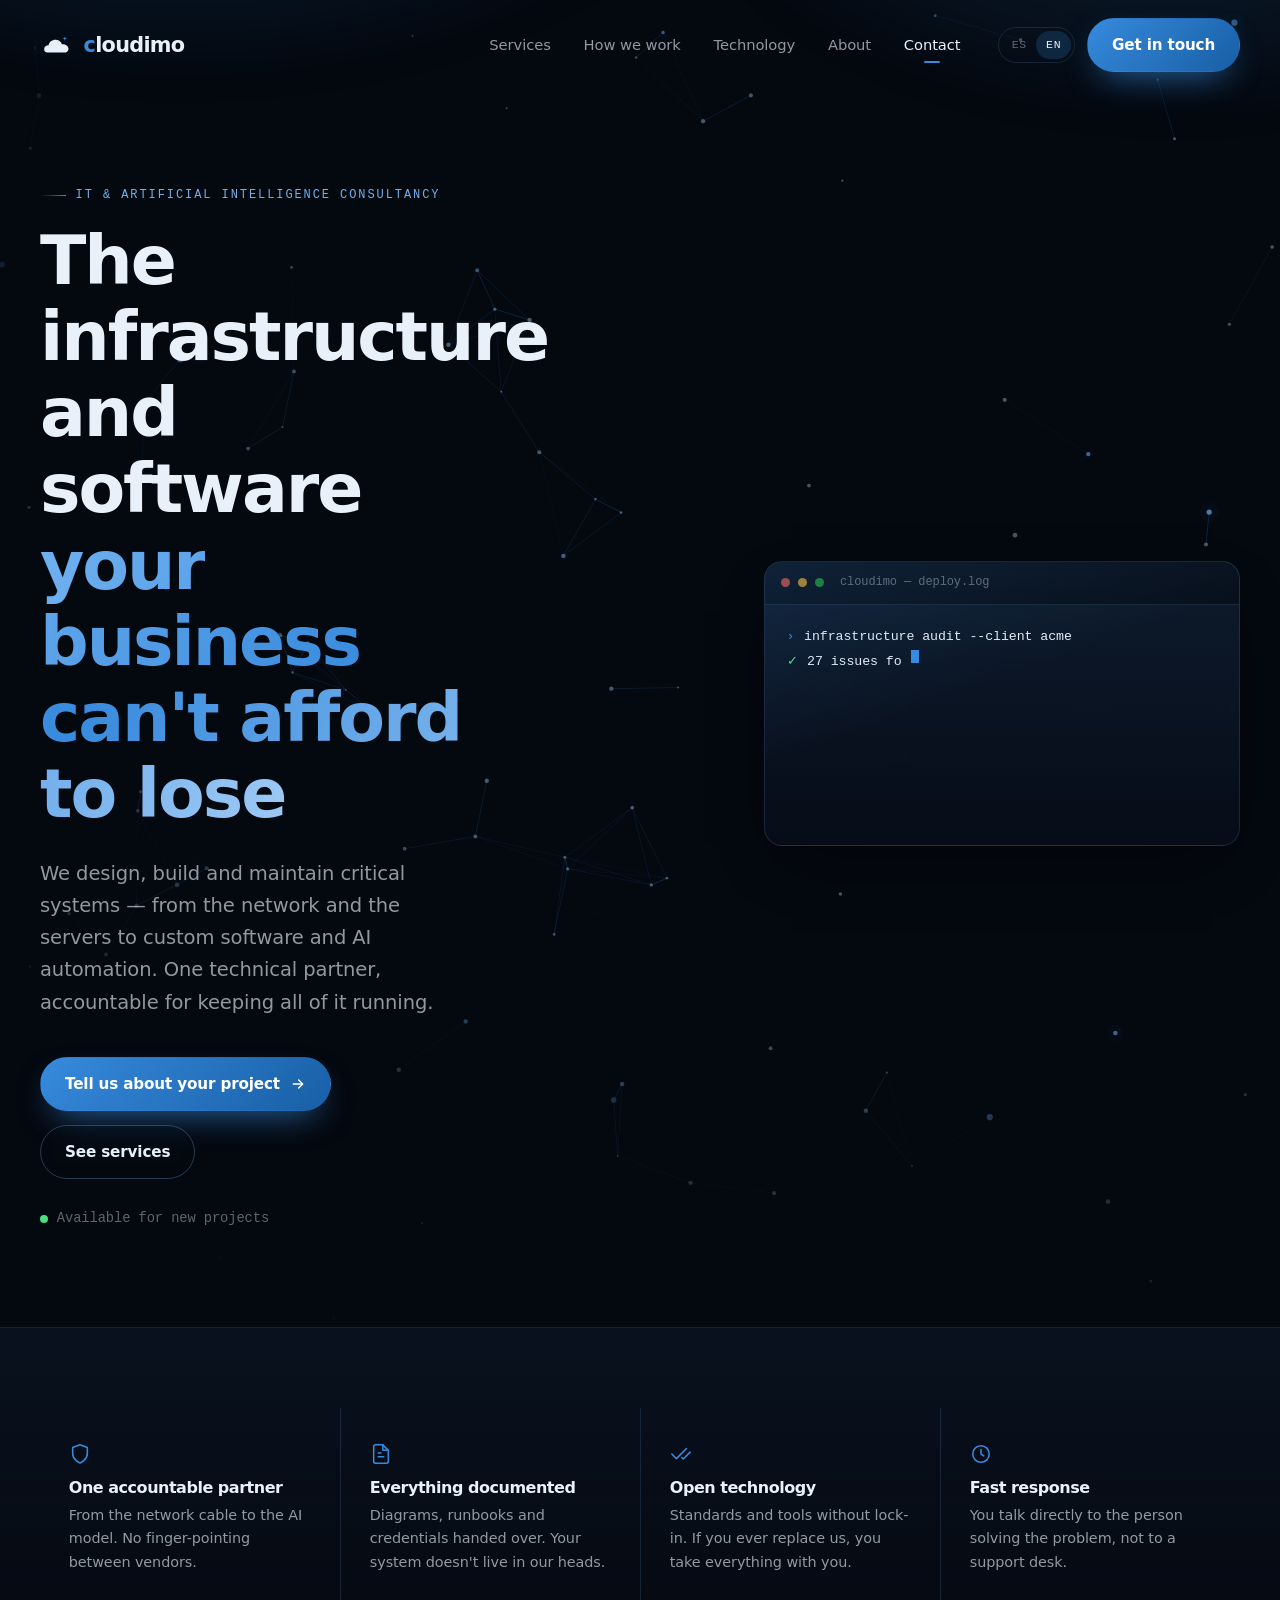
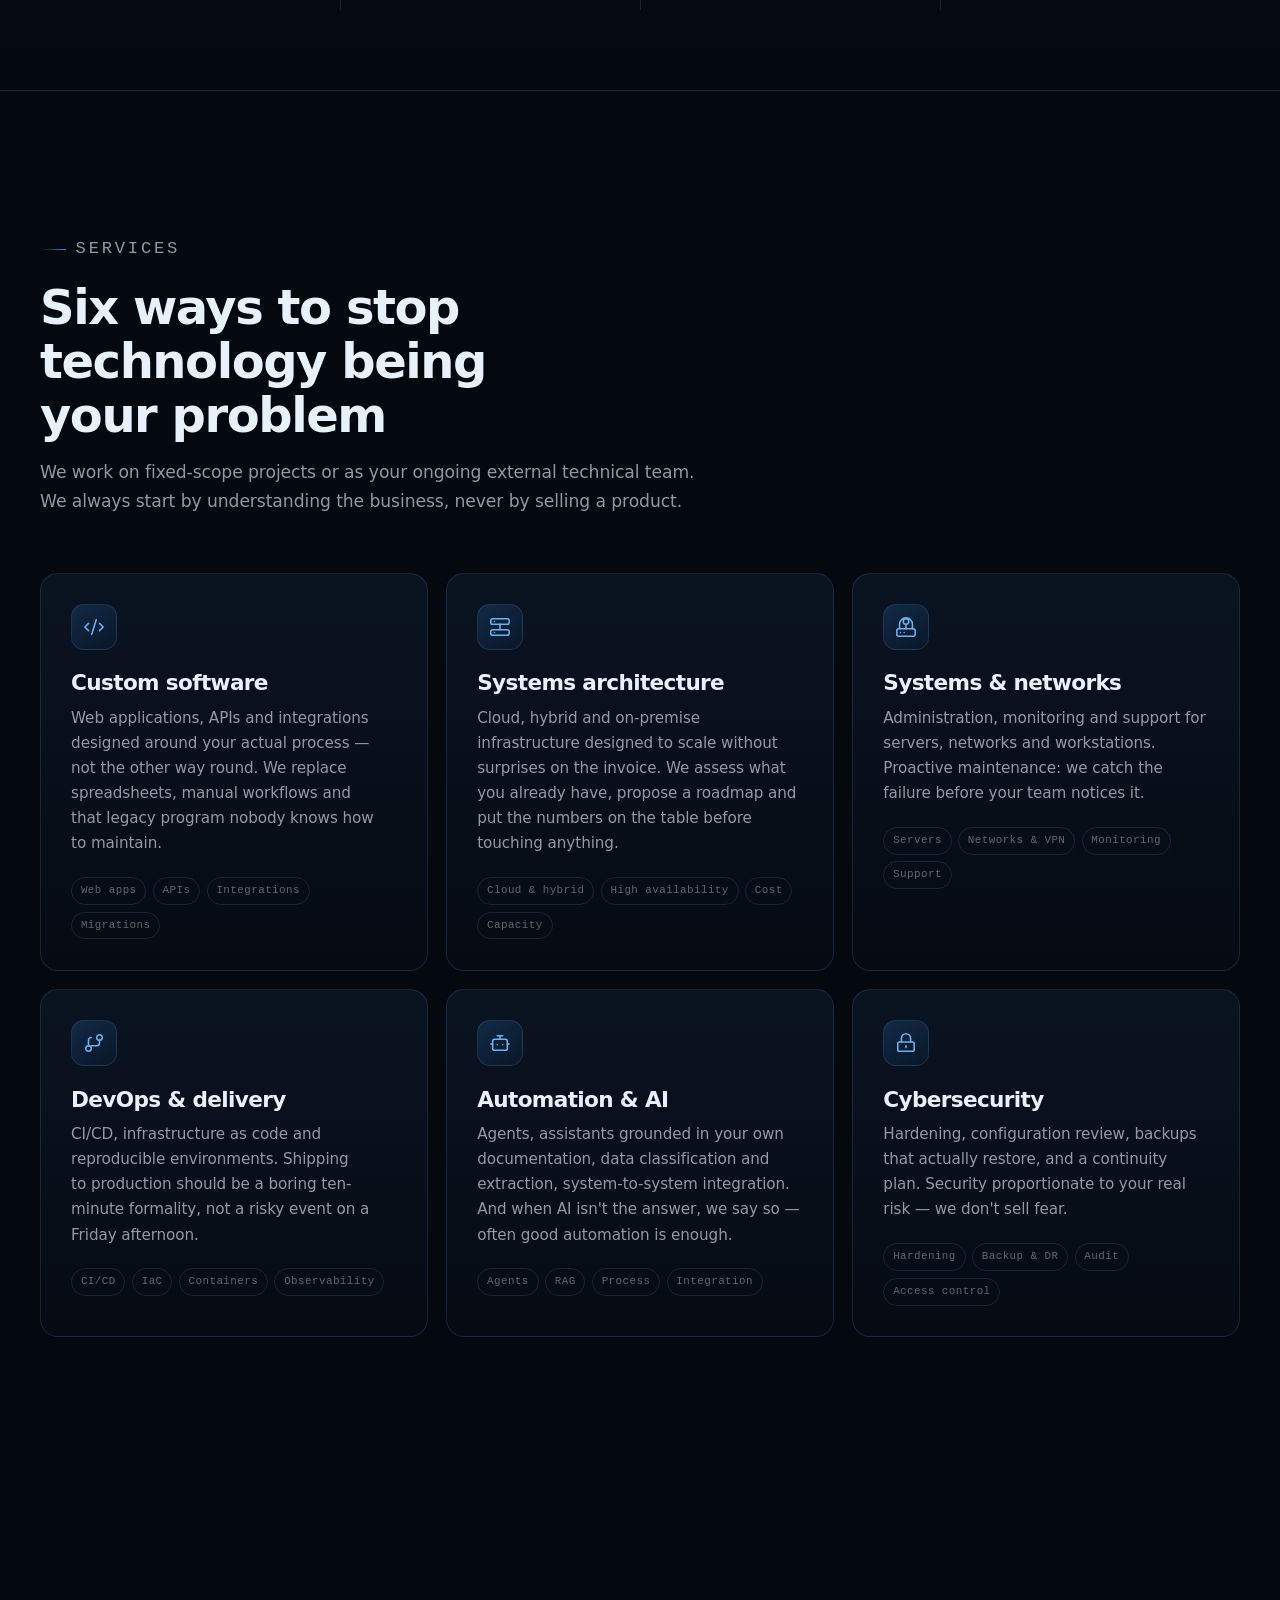
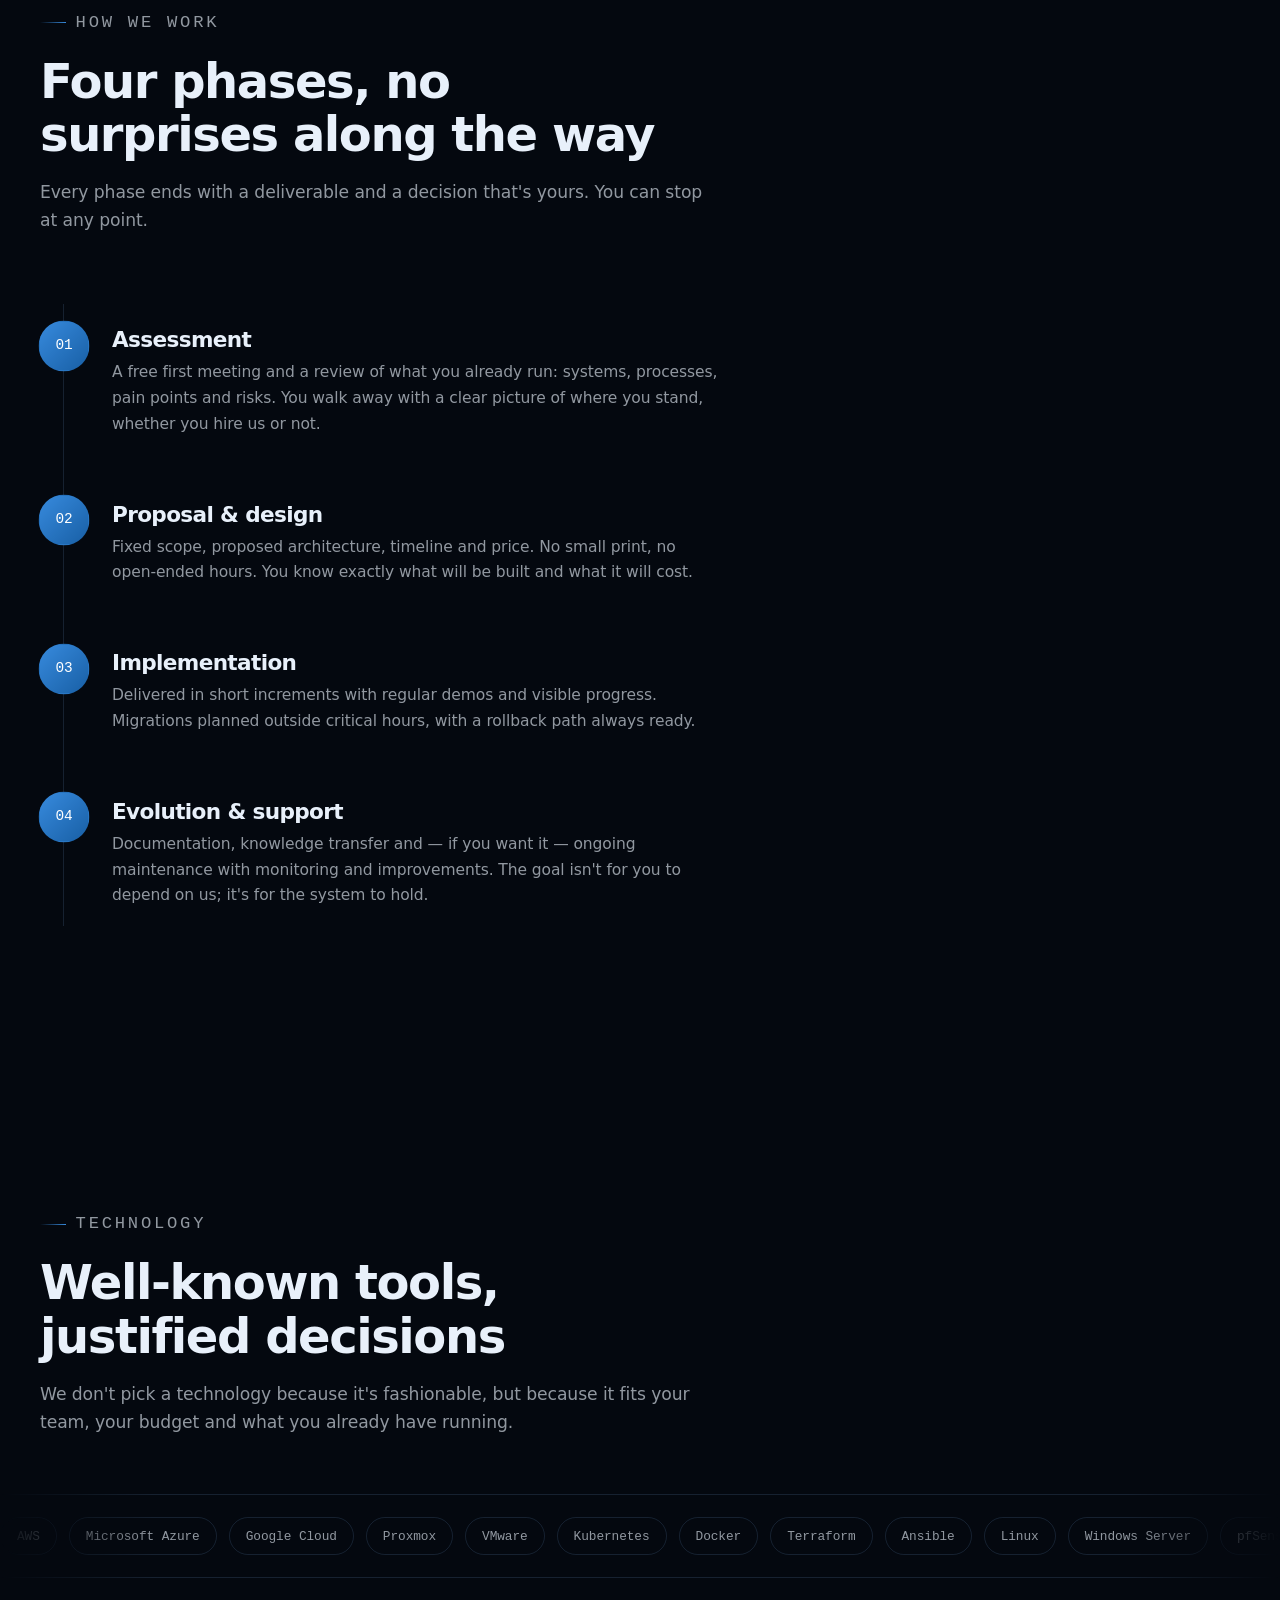
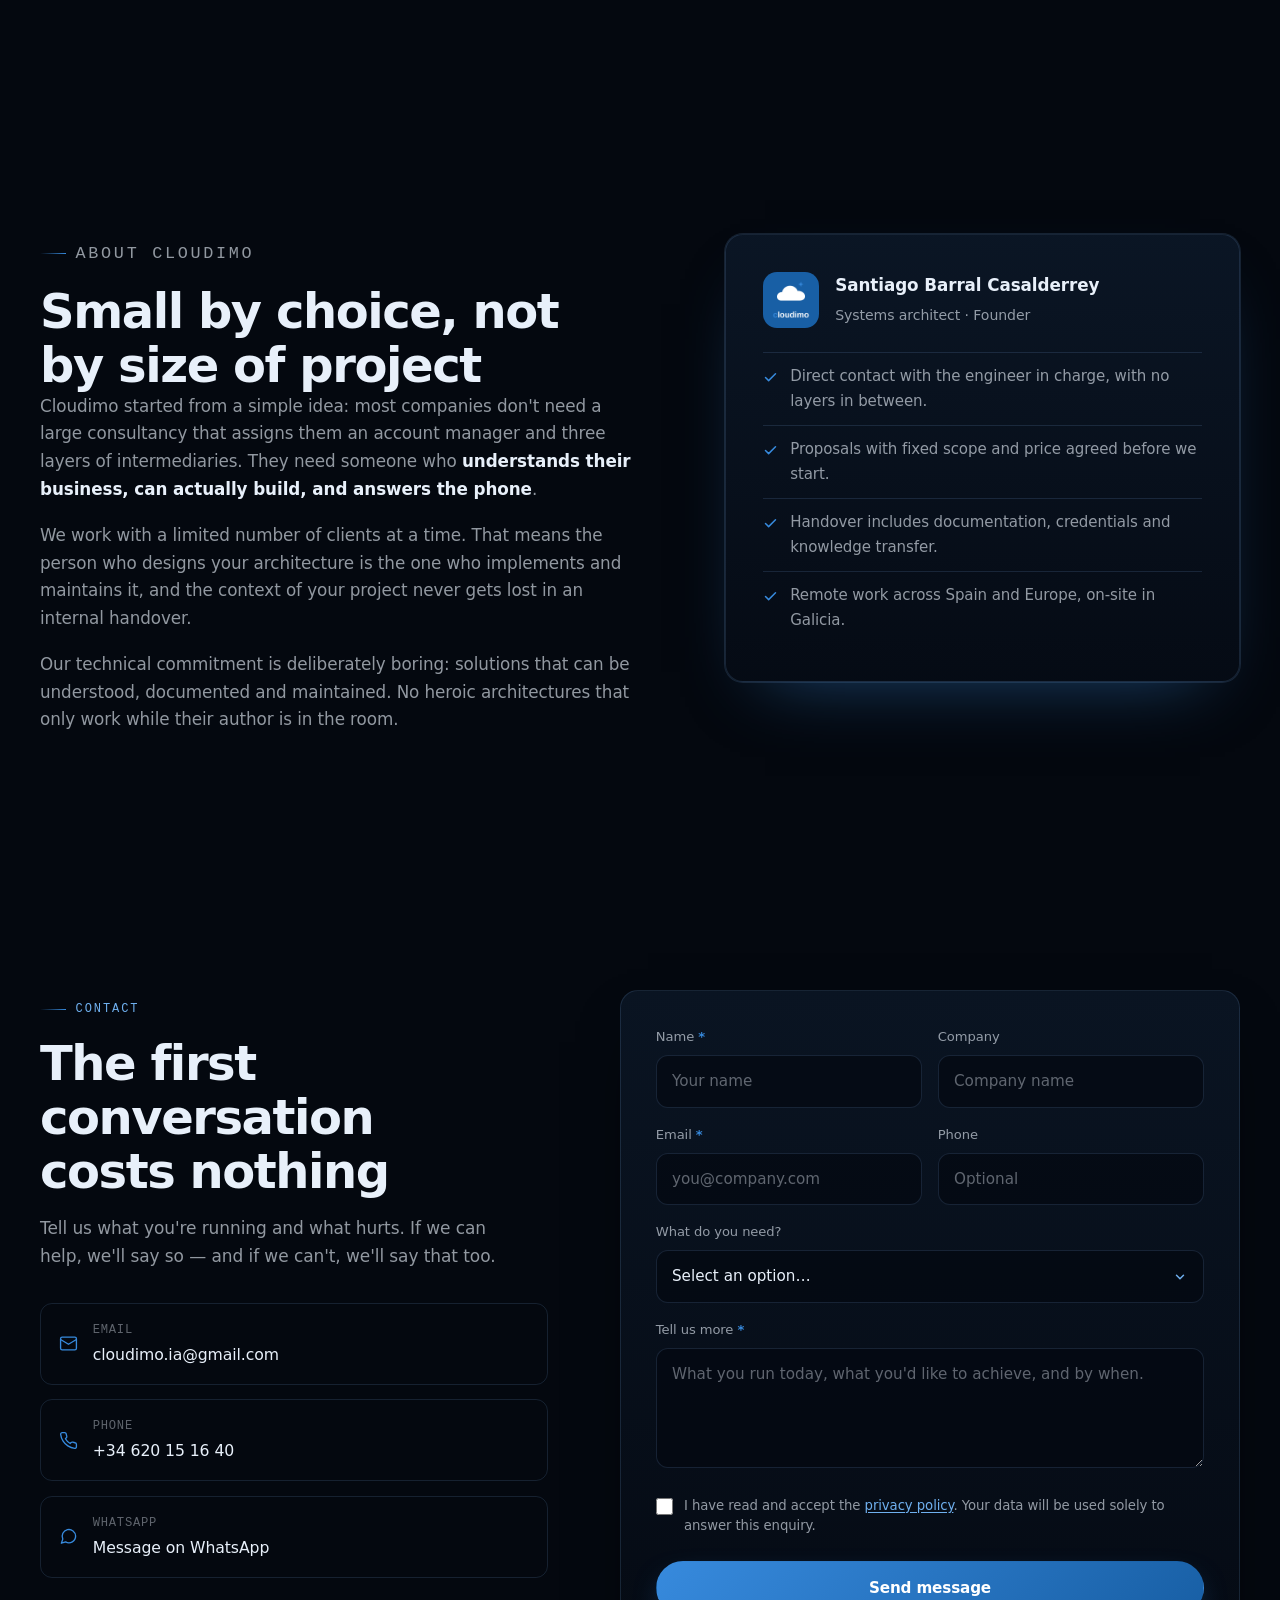
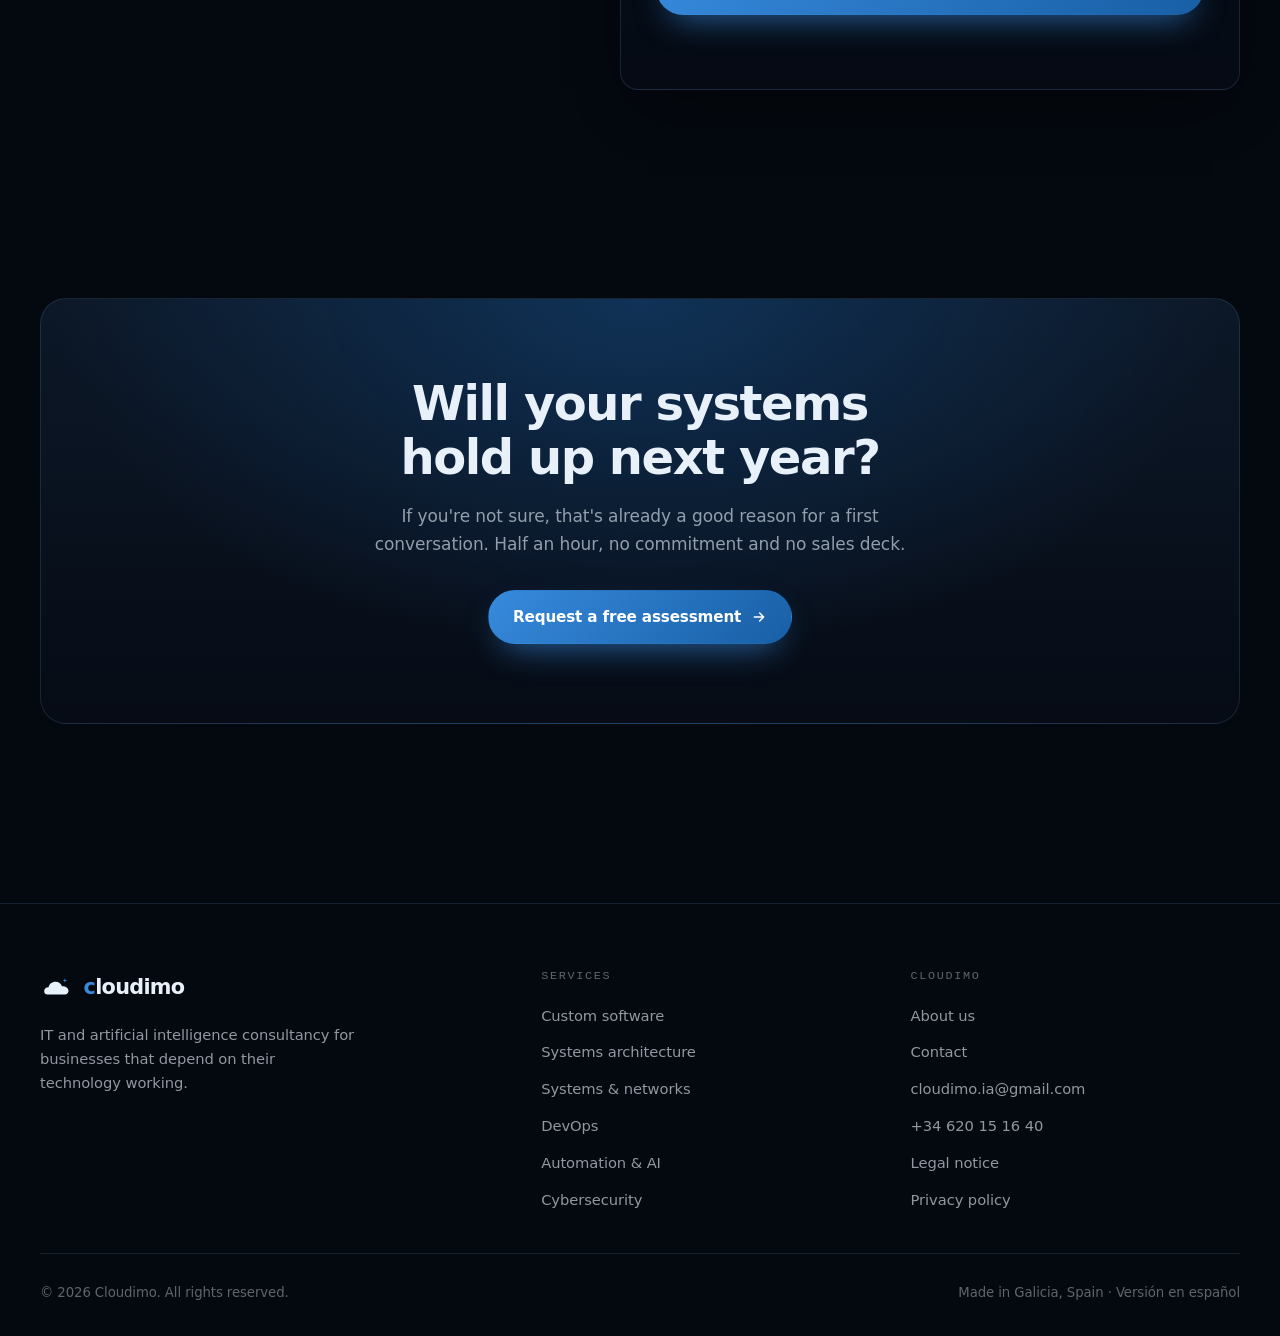
==== en/index.html @ f9970c46 "Sitio web de Cloudimo" ====
<!DOCTYPE html>
<html lang="en">
<head>
<meta charset="utf-8">
<meta name="viewport" content="width=device-width, initial-scale=1">
<title>Cloudimo — IT &amp; Artificial Intelligence Consultancy</title>
<meta name="description" content="IT and AI consultancy: custom software, systems architecture, DevOps, network and systems maintenance, automation and cybersecurity. Turnkey projects for businesses.">
<meta name="author" content="Cloudimo">
<meta name="theme-color" content="#04080F">
<link rel="canonical" href="https://cloudimo.es/en/">
<link rel="alternate" hreflang="es" href="https://cloudimo.es/">
<link rel="alternate" hreflang="en" href="https://cloudimo.es/en/">
<link rel="alternate" hreflang="x-default" href="https://cloudimo.es/">

<meta property="og:type" content="website">
<meta property="og:locale" content="en_GB">
<meta property="og:site_name" content="Cloudimo">
<meta property="og:title" content="Cloudimo — IT &amp; Artificial Intelligence Consultancy">
<meta property="og:description" content="Custom software, systems architecture, DevOps, networks, AI automation and cybersecurity for businesses.">
<meta property="og:url" content="https://cloudimo.es/en/">
<meta property="og:image" content="https://cloudimo.es/assets/brand/png/cloudimo_badge_azul_1024.png">
<meta name="twitter:card" content="summary_large_image">

<link rel="icon" href="/favicon.ico" sizes="any">
<link rel="icon" href="/assets/brand/svg/cloudimo_icono_nube.svg" type="image/svg+xml">
<link rel="apple-touch-icon" href="/apple-touch-icon.png">
<link rel="manifest" href="/site.webmanifest">
<link rel="stylesheet" href="/assets/css/styles.css">
<script src="/assets/js/main.js" defer></script>

<script type="application/ld+json">
{
  "@context": "https://schema.org",
  "@type": "ProfessionalService",
  "name": "Cloudimo",
  "description": "IT and artificial intelligence consultancy: custom software, systems architecture, DevOps, systems and network maintenance, automation and cybersecurity.",
  "url": "https://cloudimo.es/en/",
  "logo": "https://cloudimo.es/assets/brand/png/cloudimo_badge_azul_1024.png",
  "image": "https://cloudimo.es/assets/brand/png/cloudimo_badge_azul_1024.png",
  "email": "cloudimo.ia@gmail.com",
  "telephone": "+34620151640",
  "areaServed": "ES",
  "availableLanguage": ["es", "en"],
  "founder": {
    "@type": "Person",
    "name": "Santiago Barral Casalderrey",
    "jobTitle": "Systems Architect"
  }
}
</script>
</head>

<body>
<a class="skip-link" href="#main">Skip to content</a>

<header class="site-header">
  <div class="shell">
    <a class="brand" href="/en/" aria-label="Cloudimo — home">
      <span class="brand__mark" aria-hidden="true">
        <svg viewBox="-15 -25 130 90" xmlns="http://www.w3.org/2000/svg">
          <path d="M14,50 C5,50 0,43 1,35 C2,27 10,21 18,22 C20,10 31,1 44,1 C56,1 66,8 69,18 C82,17 94,25 94,36 C94,45 86,50 76,50 Z" fill="#E6F1FB"/>
          <polygon points="80,-13 82.12,-6.12 89,-4 82.12,-1.88 80,5 77.88,-1.88 71,-4 77.88,-6.12" fill="#378ADD"/>
        </svg>
      </span>
      <span class="brand__word"><span>c</span>loudimo</span>
    </a>

    <nav class="nav" id="nav" aria-label="Main navigation">
      <ul class="nav__list">
        <li><a class="nav__link" href="#services">Services</a></li>
        <li><a class="nav__link" href="#process">How we work</a></li>
        <li><a class="nav__link" href="#technology">Technology</a></li>
        <li><a class="nav__link" href="#about">About</a></li>
        <li><a class="nav__link" href="#contact">Contact</a></li>
      </ul>
    </nav>

    <div class="header-actions">
      <div class="lang-switch" aria-label="Language">
        <a href="/" hreflang="es">ES</a>
        <a href="/en/" aria-current="true" hreflang="en">EN</a>
      </div>
      <a class="btn btn--primary" href="#contact">Get in touch</a>
      <button class="nav-toggle" type="button" aria-expanded="false" aria-controls="nav" aria-label="Open menu">
        <span></span><span></span><span></span>
      </button>
    </div>
  </div>
</header>

<main id="main">

  <!-- ================= HERO ================= -->
  <section class="hero">
    <canvas class="hero__canvas" aria-hidden="true"></canvas>
    <div class="shell hero__grid">
      <div class="hero__copy reveal">
        <p class="eyebrow">IT &amp; Artificial Intelligence Consultancy</p>
        <h1>The infrastructure and software <span class="grad">your business can't afford to lose</span></h1>
        <p class="hero__lead">
          We design, build and maintain critical systems — from the network and the servers
          to custom software and AI automation. One technical partner, accountable for
          keeping all of it running.
        </p>
        <div class="hero__cta">
          <a class="btn btn--primary" href="#contact">
            Tell us about your project
            <svg class="arw" width="16" height="16" viewBox="0 0 24 24" fill="none" stroke="currentColor" stroke-width="2.2" stroke-linecap="round" stroke-linejoin="round" aria-hidden="true"><path d="M5 12h14M13 6l6 6-6 6"/></svg>
          </a>
          <a class="btn btn--ghost" href="#services">See services</a>
        </div>
        <p class="hero__note"><span class="pulse" aria-hidden="true"></span> Available for new projects</p>
      </div>

      <div class="console reveal" style="--d:140ms" aria-hidden="true">
        <div class="console__bar">
          <span class="console__dot"></span><span class="console__dot"></span><span class="console__dot"></span>
          <span class="console__title">cloudimo — deploy.log</span>
        </div>
        <div class="console__body"></div>
      </div>
      <template id="console-lines">
        <span data-type="cmd">infrastructure audit --client acme</span>
        <span data-type="ok">27 issues found · 9 critical</span>
        <span data-type="cmd">terraform apply --env production</span>
        <span data-type="ok">reproducible infrastructure in 11 min</span>
        <span data-type="cmd">ci/cd pipeline + live monitoring</span>
        <span data-type="ok">deployments with zero downtime</span>
        <span data-type="dim">backups verified · alerts wired · documented</span>
      </template>
    </div>
  </section>

  <!-- ================= VALUE BAR ================= -->
  <section class="valuebar section--tight" aria-label="How we work">
    <div class="shell">
      <div class="valuebar__grid">
        <div class="valuebar__item reveal">
          <div class="valuebar__icon"><svg width="22" height="22" viewBox="0 0 24 24" fill="none" stroke="currentColor" stroke-width="1.7" stroke-linecap="round" stroke-linejoin="round" aria-hidden="true"><path d="M12 22s8-4 8-10V5l-8-3-8 3v7c0 6 8 10 8 10z"/></svg></div>
          <h3>One accountable partner</h3>
          <p>From the network cable to the AI model. No finger-pointing between vendors.</p>
        </div>
        <div class="valuebar__item reveal" style="--d:80ms">
          <div class="valuebar__icon"><svg width="22" height="22" viewBox="0 0 24 24" fill="none" stroke="currentColor" stroke-width="1.7" stroke-linecap="round" stroke-linejoin="round" aria-hidden="true"><path d="M14 2H6a2 2 0 0 0-2 2v16a2 2 0 0 0 2 2h12a2 2 0 0 0 2-2V8z"/><path d="M14 2v6h6M9 15h6M9 11h3"/></svg></div>
          <h3>Everything documented</h3>
          <p>Diagrams, runbooks and credentials handed over. Your system doesn't live in our heads.</p>
        </div>
        <div class="valuebar__item reveal" style="--d:160ms">
          <div class="valuebar__icon"><svg width="22" height="22" viewBox="0 0 24 24" fill="none" stroke="currentColor" stroke-width="1.7" stroke-linecap="round" stroke-linejoin="round" aria-hidden="true"><path d="M18 6 7 17l-5-5"/><path d="m22 10-7.5 7.5L13 16"/></svg></div>
          <h3>Open technology</h3>
          <p>Standards and tools without lock-in. If you ever replace us, you take everything with you.</p>
        </div>
        <div class="valuebar__item reveal" style="--d:240ms">
          <div class="valuebar__icon"><svg width="22" height="22" viewBox="0 0 24 24" fill="none" stroke="currentColor" stroke-width="1.7" stroke-linecap="round" stroke-linejoin="round" aria-hidden="true"><circle cx="12" cy="12" r="9"/><path d="M12 7v5l3 2"/></svg></div>
          <h3>Fast response</h3>
          <p>You talk directly to the person solving the problem, not to a support desk.</p>
        </div>
      </div>
    </div>
  </section>

  <!-- ================= SERVICES ================= -->
  <section class="section" id="services">
    <div class="shell">
      <div class="section-head reveal">
        <p class="eyebrow">Services</p>
        <h2>Six ways to stop technology being your problem</h2>
        <p>
          We work on fixed-scope projects or as your ongoing external technical team.
          We always start by understanding the business, never by selling a product.
        </p>
      </div>

      <div class="cards">
        <article class="card reveal">
          <div class="card__icon"><svg width="22" height="22" viewBox="0 0 24 24" fill="none" stroke="currentColor" stroke-width="1.7" stroke-linecap="round" stroke-linejoin="round" aria-hidden="true"><path d="m18 16 4-4-4-4M6 8l-4 4 4 4M14.5 4l-5 16"/></svg></div>
          <h3>Custom software</h3>
          <p>
            Web applications, APIs and integrations designed around your actual process —
            not the other way round. We replace spreadsheets, manual workflows and that
            legacy program nobody knows how to maintain.
          </p>
          <ul class="card__tags"><li>Web apps</li><li>APIs</li><li>Integrations</li><li>Migrations</li></ul>
        </article>

        <article class="card reveal" style="--d:70ms">
          <div class="card__icon"><svg width="22" height="22" viewBox="0 0 24 24" fill="none" stroke="currentColor" stroke-width="1.7" stroke-linecap="round" stroke-linejoin="round" aria-hidden="true"><rect x="2" y="3" width="20" height="6" rx="2"/><rect x="2" y="15" width="20" height="6" rx="2"/><path d="M6 6h.01M6 18h.01M12 9v6"/></svg></div>
          <h3>Systems architecture</h3>
          <p>
            Cloud, hybrid and on-premise infrastructure designed to scale without surprises
            on the invoice. We assess what you already have, propose a roadmap and put the
            numbers on the table before touching anything.
          </p>
          <ul class="card__tags"><li>Cloud &amp; hybrid</li><li>High availability</li><li>Cost</li><li>Capacity</li></ul>
        </article>

        <article class="card reveal" style="--d:140ms">
          <div class="card__icon"><svg width="22" height="22" viewBox="0 0 24 24" fill="none" stroke="currentColor" stroke-width="1.7" stroke-linecap="round" stroke-linejoin="round" aria-hidden="true"><rect x="2" y="14" width="20" height="8" rx="2"/><path d="M6 18h.01M10 18h.01"/><path d="M12 14V9m0 0a3 3 0 1 0 0-6 3 3 0 0 0 0 6zM5 14V9a7 7 0 0 1 14 0v5"/></svg></div>
          <h3>Systems &amp; networks</h3>
          <p>
            Administration, monitoring and support for servers, networks and workstations.
            Proactive maintenance: we catch the failure before your team notices it.
          </p>
          <ul class="card__tags"><li>Servers</li><li>Networks &amp; VPN</li><li>Monitoring</li><li>Support</li></ul>
        </article>

        <article class="card reveal" style="--d:210ms">
          <div class="card__icon"><svg width="22" height="22" viewBox="0 0 24 24" fill="none" stroke="currentColor" stroke-width="1.7" stroke-linecap="round" stroke-linejoin="round" aria-hidden="true"><circle cx="18" cy="6" r="3"/><circle cx="6" cy="18" r="3"/><path d="M18 9v3a3 3 0 0 1-3 3H9M6 15V9a3 3 0 0 1 3-3"/></svg></div>
          <h3>DevOps &amp; delivery</h3>
          <p>
            CI/CD, infrastructure as code and reproducible environments. Shipping to
            production should be a boring ten-minute formality, not a risky event on a
            Friday afternoon.
          </p>
          <ul class="card__tags"><li>CI/CD</li><li>IaC</li><li>Containers</li><li>Observability</li></ul>
        </article>

        <article class="card reveal" style="--d:280ms">
          <div class="card__icon"><svg width="22" height="22" viewBox="0 0 24 24" fill="none" stroke="currentColor" stroke-width="1.7" stroke-linecap="round" stroke-linejoin="round" aria-hidden="true"><rect x="4" y="8" width="16" height="12" rx="2"/><path d="M12 8V4M9 4h6M9 14h.01M15 14h.01M2 13h2M20 13h2"/></svg></div>
          <h3>Automation &amp; AI</h3>
          <p>
            Agents, assistants grounded in your own documentation, data classification and
            extraction, system-to-system integration. And when AI isn't the answer, we say
            so — often good automation is enough.
          </p>
          <ul class="card__tags"><li>Agents</li><li>RAG</li><li>Process</li><li>Integration</li></ul>
        </article>

        <article class="card reveal" style="--d:350ms">
          <div class="card__icon"><svg width="22" height="22" viewBox="0 0 24 24" fill="none" stroke="currentColor" stroke-width="1.7" stroke-linecap="round" stroke-linejoin="round" aria-hidden="true"><rect x="3" y="11" width="18" height="10" rx="2"/><path d="M7 11V7a5 5 0 0 1 10 0v4M12 15v2"/></svg></div>
          <h3>Cybersecurity</h3>
          <p>
            Hardening, configuration review, backups that actually restore, and a continuity
            plan. Security proportionate to your real risk — we don't sell fear.
          </p>
          <ul class="card__tags"><li>Hardening</li><li>Backup &amp; DR</li><li>Audit</li><li>Access control</li></ul>
        </article>
      </div>
    </div>
  </section>

  <!-- ================= PROCESS ================= -->
  <section class="section" id="process">
    <div class="shell">
      <div class="section-head reveal">
        <p class="eyebrow">How we work</p>
        <h2>Four phases, no surprises along the way</h2>
        <p>Every phase ends with a deliverable and a decision that's yours. You can stop at any point.</p>
      </div>

      <div class="process">
        <div class="process__line" aria-hidden="true"></div>

        <div class="step">
          <div class="step__num">01</div>
          <div class="step__body">
            <h3>Assessment</h3>
            <p>
              A free first meeting and a review of what you already run: systems, processes,
              pain points and risks. You walk away with a clear picture of where you stand,
              whether you hire us or not.
            </p>
          </div>
        </div>

        <div class="step">
          <div class="step__num">02</div>
          <div class="step__body">
            <h3>Proposal &amp; design</h3>
            <p>
              Fixed scope, proposed architecture, timeline and price. No small print, no
              open-ended hours. You know exactly what will be built and what it will cost.
            </p>
          </div>
        </div>

        <div class="step">
          <div class="step__num">03</div>
          <div class="step__body">
            <h3>Implementation</h3>
            <p>
              Delivered in short increments with regular demos and visible progress.
              Migrations planned outside critical hours, with a rollback path always ready.
            </p>
          </div>
        </div>

        <div class="step">
          <div class="step__num">04</div>
          <div class="step__body">
            <h3>Evolution &amp; support</h3>
            <p>
              Documentation, knowledge transfer and — if you want it — ongoing maintenance
              with monitoring and improvements. The goal isn't for you to depend on us; it's
              for the system to hold.
            </p>
          </div>
        </div>
      </div>
    </div>
  </section>

  <!-- ================= TECHNOLOGY ================= -->
  <section class="section" id="technology">
    <div class="shell">
      <div class="section-head reveal">
        <p class="eyebrow">Technology</p>
        <h2>Well-known tools, justified decisions</h2>
        <p>
          We don't pick a technology because it's fashionable, but because it fits your team,
          your budget and what you already have running.
        </p>
      </div>
    </div>

    <div class="marquee reveal" aria-label="Technologies we work with">
      <div class="marquee__track">
        <span class="marquee__item">AWS</span>
        <span class="marquee__item">Microsoft Azure</span>
        <span class="marquee__item">Google Cloud</span>
        <span class="marquee__item">Proxmox</span>
        <span class="marquee__item">VMware</span>
        <span class="marquee__item">Kubernetes</span>
        <span class="marquee__item">Docker</span>
        <span class="marquee__item">Terraform</span>
        <span class="marquee__item">Ansible</span>
        <span class="marquee__item">Linux</span>
        <span class="marquee__item">Windows Server</span>
        <span class="marquee__item">pfSense</span>
        <span class="marquee__item">Zabbix</span>
        <span class="marquee__item">Grafana</span>
        <span class="marquee__item">Prometheus</span>
        <span class="marquee__item">PostgreSQL</span>
        <span class="marquee__item">Python</span>
        <span class="marquee__item">TypeScript</span>
        <span class="marquee__item">Node.js</span>
        <span class="marquee__item">.NET</span>
        <span class="marquee__item">GitHub Actions</span>
        <span class="marquee__item">GitLab CI</span>
        <span class="marquee__item">Claude</span>
        <span class="marquee__item">n8n</span>
        <span class="marquee__item">Veeam</span>
      </div>
    </div>
  </section>

  <!-- ================= ABOUT ================= -->
  <section class="section" id="about">
    <div class="shell about__grid">
      <div class="about__body reveal">
        <p class="eyebrow">About Cloudimo</p>
        <h2>Small by choice, not by size of project</h2>
        <p>
          Cloudimo started from a simple idea: most companies don't need a large consultancy
          that assigns them an account manager and three layers of intermediaries. They need
          someone who <strong>understands their business, can actually build, and answers
          the phone</strong>.
        </p>
        <p>
          We work with a limited number of clients at a time. That means the person who
          designs your architecture is the one who implements and maintains it, and the
          context of your project never gets lost in an internal handover.
        </p>
        <p>
          Our technical commitment is deliberately boring: solutions that can be understood,
          documented and maintained. No heroic architectures that only work while their
          author is in the room.
        </p>
      </div>

      <aside class="about__panel reveal" style="--d:120ms">
        <div class="person">
          <img src="/assets/brand/png/cloudimo_badge_azul_1024.png" alt="" width="56" height="56" loading="lazy">
          <div>
            <strong>Santiago Barral Casalderrey</strong>
            <span>Systems architect · Founder</span>
          </div>
        </div>
        <ul class="factlist">
          <li>
            <svg width="15" height="15" viewBox="0 0 24 24" fill="none" stroke="currentColor" stroke-width="2.4" stroke-linecap="round" stroke-linejoin="round" aria-hidden="true"><path d="M20 6 9 17l-5-5"/></svg>
            Direct contact with the engineer in charge, with no layers in between.
          </li>
          <li>
            <svg width="15" height="15" viewBox="0 0 24 24" fill="none" stroke="currentColor" stroke-width="2.4" stroke-linecap="round" stroke-linejoin="round" aria-hidden="true"><path d="M20 6 9 17l-5-5"/></svg>
            Proposals with fixed scope and price agreed before we start.
          </li>
          <li>
            <svg width="15" height="15" viewBox="0 0 24 24" fill="none" stroke="currentColor" stroke-width="2.4" stroke-linecap="round" stroke-linejoin="round" aria-hidden="true"><path d="M20 6 9 17l-5-5"/></svg>
            Handover includes documentation, credentials and knowledge transfer.
          </li>
          <li>
            <svg width="15" height="15" viewBox="0 0 24 24" fill="none" stroke="currentColor" stroke-width="2.4" stroke-linecap="round" stroke-linejoin="round" aria-hidden="true"><path d="M20 6 9 17l-5-5"/></svg>
            Remote work across Spain and Europe, on-site in Galicia.
          </li>
        </ul>
      </aside>
    </div>
  </section>

  <!-- ================= CONTACT ================= -->
  <section class="section" id="contact">
    <div class="shell contact__grid">
      <div class="reveal">
        <p class="eyebrow">Contact</p>
        <h2>The first conversation costs nothing</h2>
        <p style="color:var(--text-muted); margin-top:1rem; max-width:44ch;">
          Tell us what you're running and what hurts. If we can help, we'll say so — and if
          we can't, we'll say that too.
        </p>

        <div class="contact-direct">
          <a href="mailto:cloudimo.ia@gmail.com">
            <svg width="19" height="19" viewBox="0 0 24 24" fill="none" stroke="currentColor" stroke-width="1.7" stroke-linecap="round" stroke-linejoin="round" aria-hidden="true"><rect x="2" y="4" width="20" height="16" rx="2"/><path d="m2 7 10 6 10-6"/></svg>
            <div><span>Email</span><strong>cloudimo.ia@gmail.com</strong></div>
          </a>
          <a href="tel:+34620151640">
            <svg width="19" height="19" viewBox="0 0 24 24" fill="none" stroke="currentColor" stroke-width="1.7" stroke-linecap="round" stroke-linejoin="round" aria-hidden="true"><path d="M22 16.9v3a2 2 0 0 1-2.2 2 19.8 19.8 0 0 1-8.6-3.1 19.5 19.5 0 0 1-6-6A19.8 19.8 0 0 1 2.1 4.2 2 2 0 0 1 4.1 2h3a2 2 0 0 1 2 1.7c.1 1 .4 1.9.7 2.8a2 2 0 0 1-.5 2.1L8.1 9.8a16 16 0 0 0 6 6l1.2-1.2a2 2 0 0 1 2.1-.5c.9.3 1.8.6 2.8.7a2 2 0 0 1 1.8 2.1z"/></svg>
            <div><span>Phone</span><strong>+34 620 15 16 40</strong></div>
          </a>
          <a href="https://wa.me/34620151640" target="_blank" rel="noopener">
            <svg width="19" height="19" viewBox="0 0 24 24" fill="none" stroke="currentColor" stroke-width="1.7" stroke-linecap="round" stroke-linejoin="round" aria-hidden="true"><path d="M21 11.5a8.4 8.4 0 0 1-12.6 7.3L3 20.5l1.8-5.2A8.5 8.5 0 1 1 21 11.5z"/></svg>
            <div><span>WhatsApp</span><strong>Message on WhatsApp</strong></div>
          </a>
        </div>
      </div>

      <!-- Replace TU_ID_DE_FORMSPREE with your Formspree form ID -->
      <form class="form reveal" id="contact-form" style="--d:120ms"
            action="https://formspree.io/f/xyegkjjp" method="POST">
        <div class="form__row">
          <label class="field">
            <span>Name <b class="req">*</b></span>
            <input type="text" name="name" required autocomplete="name" placeholder="Your name">
          </label>
          <label class="field">
            <span>Company</span>
            <input type="text" name="company" autocomplete="organization" placeholder="Company name">
          </label>
        </div>

        <div class="form__row">
          <label class="field">
            <span>Email <b class="req">*</b></span>
            <input type="email" name="email" required autocomplete="email" placeholder="you@company.com">
          </label>
          <label class="field">
            <span>Phone</span>
            <input type="tel" name="phone" autocomplete="tel" placeholder="Optional">
          </label>
        </div>

        <label class="field">
          <span>What do you need?</span>
          <select name="service">
            <option value="">Select an option…</option>
            <option>Custom software</option>
            <option>Systems architecture</option>
            <option>Systems &amp; network maintenance</option>
            <option>DevOps &amp; delivery</option>
            <option>Automation &amp; AI</option>
            <option>Cybersecurity</option>
            <option>Not sure yet</option>
          </select>
        </label>

        <label class="field">
          <span>Tell us more <b class="req">*</b></span>
          <textarea name="message" required placeholder="What you run today, what you'd like to achieve, and by when."></textarea>
        </label>

        <input class="hp" type="text" name="_gotcha" tabindex="-1" autocomplete="off" aria-hidden="true">

        <label class="consent">
          <input type="checkbox" name="consent" required>
          <span>I have read and accept the <a href="/en/legal/privacy.html">privacy policy</a>. Your data will be used solely to answer this enquiry.</span>
        </label>

        <button class="btn btn--primary btn--block" type="submit">Send message</button>
        <p class="form__status" role="status" aria-live="polite"></p>
      </form>
    </div>
  </section>

  <!-- ================= FINAL CTA ================= -->
  <section class="section section--tight">
    <div class="shell">
      <div class="cta-band reveal">
        <h2>Will your systems hold up next year?</h2>
        <p>
          If you're not sure, that's already a good reason for a first conversation.
          Half an hour, no commitment and no sales deck.
        </p>
        <a class="btn btn--primary" href="#contact">
          Request a free assessment
          <svg class="arw" width="16" height="16" viewBox="0 0 24 24" fill="none" stroke="currentColor" stroke-width="2.2" stroke-linecap="round" stroke-linejoin="round" aria-hidden="true"><path d="M5 12h14M13 6l6 6-6 6"/></svg>
        </a>
      </div>
    </div>
  </section>

</main>

<footer class="site-footer footer">
  <div class="shell">
    <div class="footer__grid">
      <div class="footer__about">
        <a class="brand" href="/en/">
          <span class="brand__mark" aria-hidden="true">
            <svg viewBox="-15 -25 130 90" xmlns="http://www.w3.org/2000/svg">
              <path d="M14,50 C5,50 0,43 1,35 C2,27 10,21 18,22 C20,10 31,1 44,1 C56,1 66,8 69,18 C82,17 94,25 94,36 C94,45 86,50 76,50 Z" fill="#E6F1FB"/>
              <polygon points="80,-13 82.12,-6.12 89,-4 82.12,-1.88 80,5 77.88,-1.88 71,-4 77.88,-6.12" fill="#378ADD"/>
            </svg>
          </span>
          <span class="brand__word"><span>c</span>loudimo</span>
        </a>
        <p>IT and artificial intelligence consultancy for businesses that depend on their technology working.</p>
      </div>

      <div>
        <h4>Services</h4>
        <ul class="footer__links">
          <li><a href="#services">Custom software</a></li>
          <li><a href="#services">Systems architecture</a></li>
          <li><a href="#services">Systems &amp; networks</a></li>
          <li><a href="#services">DevOps</a></li>
          <li><a href="#services">Automation &amp; AI</a></li>
          <li><a href="#services">Cybersecurity</a></li>
        </ul>
      </div>

      <div>
        <h4>Cloudimo</h4>
        <ul class="footer__links">
          <li><a href="#about">About us</a></li>
          <li><a href="#contact">Contact</a></li>
          <li><a href="mailto:cloudimo.ia@gmail.com">cloudimo.ia@gmail.com</a></li>
          <li><a href="tel:+34620151640">+34 620 15 16 40</a></li>
          <li><a href="/en/legal/legal-notice.html">Legal notice</a></li>
          <li><a href="/en/legal/privacy.html">Privacy policy</a></li>
        </ul>
      </div>
    </div>

    <div class="footer__bottom">
      <p>© <span data-year></span> Cloudimo. All rights reserved.</p>
      <p>Made in Galicia, Spain · <a href="/" hreflang="es">Versión en español</a></p>
    </div>
  </div>
</footer>

<button class="to-top" type="button" aria-label="Back to top">
  <svg width="18" height="18" viewBox="0 0 24 24" fill="none" stroke="currentColor" stroke-width="2.2" stroke-linecap="round" stroke-linejoin="round" aria-hidden="true"><path d="M12 19V5M5 12l7-7 7 7"/></svg>
</button>

</body>
</html>
---- assets/css/styles.css ----
/* ==========================================================================
   Cloudimo — hoja de estilos principal
   Paleta de marca: #185FA5 (azul principal) · #378ADD (acento)
                    #E6F1FB (claro)          · #0B0B0B (tinta)
   ========================================================================== */

/* --- Reset --------------------------------------------------------------- */
*, *::before, *::after { box-sizing: border-box; }
* { margin: 0; }
html { -webkit-text-size-adjust: 100%; }
img, svg, video { display: block; max-width: 100%; height: auto; }
input, button, textarea, select { font: inherit; color: inherit; }
button { background: none; border: 0; cursor: pointer; }
a { color: inherit; text-decoration: none; }
ul, ol { list-style: none; padding: 0; }

/* --- Tokens -------------------------------------------------------------- */
:root {
  --brand:        #185FA5;
  --brand-deep:   #0F3F70;
  --accent:       #378ADD;
  --accent-soft:  #6FB0EF;
  --light:        #E6F1FB;

  --ink:          #04080F;
  --surface-1:    #070D18;
  --surface-2:    #0B1524;
  --surface-3:    #101F33;

  --text:         #E8F0FA;
  --text-muted:   rgba(232, 240, 250, 0.62);
  --text-faint:   rgba(232, 240, 250, 0.40);

  --line:         rgba(120, 170, 225, 0.16);
  --line-strong:  rgba(120, 170, 225, 0.32);

  --font-sans: "Segoe UI Variable Display", "Segoe UI", system-ui, -apple-system,
               "Inter", "Helvetica Neue", Arial, sans-serif;
  --font-mono: "Cascadia Code", "Cascadia Mono", ui-monospace, "SF Mono",
               Consolas, "Liberation Mono", monospace;

  --shell: 1200px;
  --gutter: clamp(1.25rem, 4vw, 2.5rem);
  --radius: 18px;
  --radius-sm: 12px;

  --ease: cubic-bezier(0.22, 1, 0.36, 1);
  --shadow: 0 24px 60px -28px rgba(0, 0, 0, 0.85);
  --glow: 0 0 0 1px var(--line), 0 30px 70px -40px rgba(55, 138, 221, 0.55);
}

/* --- Base ---------------------------------------------------------------- */
html { scroll-behavior: smooth; scroll-padding-top: 6rem; }

body {
  background: var(--ink);
  color: var(--text);
  font-family: var(--font-sans);
  font-size: clamp(1rem, 0.96rem + 0.2vw, 1.0625rem);
  line-height: 1.65;
  letter-spacing: -0.005em;
  -webkit-font-smoothing: antialiased;
  overflow-x: hidden;
}

/* Halo de fondo que acompaña a toda la página */
body::before {
  content: "";
  position: fixed;
  inset: -20% -10% auto -10%;
  height: 70vh;
  background:
    radial-gradient(50% 60% at 20% 0%, rgba(24, 95, 165, 0.30), transparent 70%),
    radial-gradient(45% 55% at 85% 10%, rgba(55, 138, 221, 0.18), transparent 70%);
  filter: blur(20px);
  pointer-events: none;
  z-index: 0;
}

h1, h2, h3, h4 { line-height: 1.12; letter-spacing: -0.03em; font-weight: 600; text-wrap: balance; }
h1 { font-size: clamp(2.4rem, 1.6rem + 3.6vw, 4.25rem); font-weight: 700; }
h2 { font-size: clamp(1.9rem, 1.4rem + 2.1vw, 3rem); }
h3 { font-size: clamp(1.15rem, 1.06rem + 0.4vw, 1.35rem); }
p  { text-wrap: pretty; }

::selection { background: var(--accent); color: #04080F; }

:focus-visible {
  outline: 2px solid var(--accent-soft);
  outline-offset: 3px;
  border-radius: 4px;
}

/* --- Utilidades de layout ------------------------------------------------ */
.shell {
  width: min(100% - var(--gutter) * 2, var(--shell));
  margin-inline: auto;
}

.section {
  position: relative;
  z-index: 1;
  padding-block: clamp(4.5rem, 3rem + 7vw, 8rem);
}
.section--tight { padding-block: clamp(3rem, 2rem + 4vw, 5rem); }

.section-head { max-width: 62ch; margin-bottom: clamp(2.5rem, 2rem + 2vw, 4rem); }
.section-head p { color: var(--text-muted); margin-top: 1rem; font-size: 1.075rem; }

.eyebrow {
  display: inline-flex;
  align-items: center;
  gap: 0.6rem;
  font-family: var(--font-mono);
  font-size: 0.75rem;
  letter-spacing: 0.16em;
  text-transform: uppercase;
  color: var(--accent-soft);
  margin-bottom: 1.1rem;
}
.eyebrow::before {
  content: "";
  width: 26px;
  height: 1px;
  background: linear-gradient(90deg, transparent, var(--accent));
}

.skip-link {
  position: absolute;
  left: 1rem;
  top: -100px;
  z-index: 200;
  padding: 0.7rem 1.1rem;
  background: var(--accent);
  color: #04080F;
  border-radius: 8px;
  font-weight: 600;
  transition: top 0.2s var(--ease);
}
.skip-link:focus-visible { top: 1rem; }

.sr-only {
  position: absolute; width: 1px; height: 1px;
  padding: 0; margin: -1px; overflow: hidden;
  clip: rect(0 0 0 0); white-space: nowrap; border: 0;
}

/* --- Botones ------------------------------------------------------------- */
.btn {
  --btn-bg: transparent;
  display: inline-flex;
  align-items: center;
  justify-content: center;
  gap: 0.6rem;
  padding: 0.85rem 1.5rem;
  border-radius: 999px;
  font-size: 0.95rem;
  font-weight: 600;
  letter-spacing: -0.01em;
  background: var(--btn-bg);
  border: 1px solid transparent;
  transition: transform 0.25s var(--ease), box-shadow 0.25s var(--ease),
              background-color 0.25s var(--ease), border-color 0.25s var(--ease);
  will-change: transform;
}
.btn:hover { transform: translateY(-2px); }
.btn:active { transform: translateY(0); }

.btn--primary {
  --btn-bg: linear-gradient(135deg, var(--accent), var(--brand));
  color: #fff;
  box-shadow: 0 14px 34px -14px rgba(55, 138, 221, 0.85);
}
.btn--primary:hover { box-shadow: 0 20px 44px -14px rgba(55, 138, 221, 0.95); }

.btn--ghost {
  border-color: var(--line-strong);
  color: var(--text);
  backdrop-filter: blur(8px);
}
.btn--ghost:hover { border-color: var(--accent); background: rgba(55, 138, 221, 0.10); }

.btn--block { width: 100%; }

.btn .arw { transition: transform 0.25s var(--ease); }
.btn:hover .arw { transform: translateX(3px); }

/* --- Cabecera ------------------------------------------------------------ */
.site-header {
  position: fixed;
  inset: 0 0 auto 0;
  z-index: 100;
  padding-block: 1.1rem;
  transition: padding 0.3s var(--ease), background-color 0.3s var(--ease),
              border-color 0.3s var(--ease), backdrop-filter 0.3s var(--ease);
  border-bottom: 1px solid transparent;
}
.site-header.is-stuck {
  padding-block: 0.65rem;
  background: rgba(4, 8, 15, 0.78);
  backdrop-filter: blur(14px) saturate(140%);
  border-bottom-color: var(--line);
}
.site-header .shell {
  display: flex;
  align-items: center;
  gap: 1.5rem;
}

.brand { display: inline-flex; align-items: center; gap: 0.6rem; flex-shrink: 0; }
.brand__mark {
  width: 34px; height: 34px;
  display: grid; place-items: center;
  transition: transform 0.4s var(--ease);
}
.brand:hover .brand__mark { transform: translateY(-2px) rotate(-4deg); }
.brand__mark svg { width: 100%; height: auto; overflow: visible; }
.brand__word {
  font-size: 1.3rem;
  font-weight: 600;
  letter-spacing: -0.035em;
}
.brand__word span { color: var(--accent); }

.nav { margin-left: auto; }
.nav__list { display: flex; align-items: center; gap: 0.35rem; }
.nav__link {
  position: relative;
  display: block;
  padding: 0.5rem 0.85rem;
  font-size: 0.92rem;
  color: var(--text-muted);
  border-radius: 999px;
  transition: color 0.2s var(--ease), background-color 0.2s var(--ease);
}
.nav__link:hover { color: var(--text); background: rgba(120, 170, 225, 0.08); }
.nav__link.is-active { color: var(--text); }
.nav__link.is-active::after {
  content: "";
  position: absolute;
  left: 50%; bottom: 2px;
  width: 16px; height: 2px;
  transform: translateX(-50%);
  background: var(--accent);
  border-radius: 2px;
}

.header-actions { display: flex; align-items: center; gap: 0.75rem; }

.lang-switch {
  display: inline-flex;
  padding: 3px;
  border: 1px solid var(--line);
  border-radius: 999px;
  font-family: var(--font-mono);
  font-size: 0.72rem;
  letter-spacing: 0.06em;
}
.lang-switch a {
  padding: 0.28rem 0.6rem;
  border-radius: 999px;
  color: var(--text-faint);
  transition: color 0.2s var(--ease), background-color 0.2s var(--ease);
}
.lang-switch a:hover { color: var(--text); }
.lang-switch a[aria-current="true"] { background: rgba(55, 138, 221, 0.20); color: var(--text); }

.nav-toggle {
  display: none;
  width: 42px; height: 42px;
  border: 1px solid var(--line);
  border-radius: 12px;
  place-items: center;
}
.nav-toggle span {
  display: block;
  width: 18px; height: 1.5px;
  background: var(--text);
  border-radius: 2px;
  transition: transform 0.3s var(--ease), opacity 0.2s var(--ease);
}
.nav-toggle span + span { margin-top: 5px; }
.nav-toggle[aria-expanded="true"] span:nth-child(1) { transform: translateY(6.5px) rotate(45deg); }
.nav-toggle[aria-expanded="true"] span:nth-child(2) { opacity: 0; }
.nav-toggle[aria-expanded="true"] span:nth-child(3) { transform: translateY(-6.5px) rotate(-45deg); }

/* --- Hero ---------------------------------------------------------------- */
.hero {
  position: relative;
  z-index: 1;
  min-height: min(100svh, 900px);
  display: flex;
  align-items: center;
  padding-block: clamp(8rem, 6rem + 8vw, 11rem) clamp(4rem, 3rem + 4vw, 6rem);
  overflow: hidden;
}
.hero__canvas {
  position: absolute;
  inset: 0;
  width: 100%; height: 100%;
  z-index: -1;
  opacity: 0.85;
  mask-image: radial-gradient(120% 90% at 70% 40%, #000 35%, transparent 78%);
}
.hero__grid {
  display: grid;
  grid-template-columns: minmax(0, 1.15fr) minmax(0, 0.85fr);
  gap: clamp(2.5rem, 2rem + 4vw, 5rem);
  align-items: center;
}
.hero__copy { max-width: 40ch; }
.hero h1 .grad {
  background: linear-gradient(105deg, var(--accent-soft), var(--accent) 45%, #9CC9F5);
  -webkit-background-clip: text;
  background-clip: text;
  color: transparent;
}
.hero__lead {
  margin-top: 1.6rem;
  font-size: clamp(1.05rem, 1rem + 0.35vw, 1.22rem);
  color: var(--text-muted);
  max-width: 46ch;
}
.hero__cta {
  display: flex;
  flex-wrap: wrap;
  gap: 0.85rem;
  margin-top: 2.4rem;
}
.hero__note {
  display: flex; align-items: center; gap: 0.55rem;
  margin-top: 1.8rem;
  font-size: 0.86rem;
  color: var(--text-faint);
  font-family: var(--font-mono);
}
.pulse {
  width: 8px; height: 8px;
  border-radius: 50%;
  background: #4ADE80;
  box-shadow: 0 0 0 0 rgba(74, 222, 128, 0.6);
  animation: pulse 2.4s infinite;
}
@keyframes pulse {
  70%  { box-shadow: 0 0 0 10px rgba(74, 222, 128, 0); }
  100% { box-shadow: 0 0 0 0 rgba(74, 222, 128, 0); }
}

/* Panel de "consola" del hero */
.console {
  position: relative;
  border: 1px solid var(--line);
  border-radius: var(--radius);
  background: linear-gradient(180deg, rgba(16, 31, 51, 0.86), rgba(7, 13, 24, 0.92));
  box-shadow: var(--shadow);
  overflow: hidden;
  backdrop-filter: blur(10px);
}
.console::after {
  content: "";
  position: absolute; inset: 0;
  background: linear-gradient(160deg, rgba(55, 138, 221, 0.14), transparent 45%);
  pointer-events: none;
}
.console__bar {
  display: flex; align-items: center; gap: 0.5rem;
  padding: 0.7rem 1rem;
  border-bottom: 1px solid var(--line);
  background: rgba(4, 8, 15, 0.5);
}
.console__dot { width: 9px; height: 9px; border-radius: 50%; background: var(--line-strong); }
.console__dot:first-child { background: rgba(255, 95, 86, 0.65); }
.console__dot:nth-child(2) { background: rgba(255, 189, 46, 0.65); }
.console__dot:nth-child(3) { background: rgba(39, 201, 63, 0.6); }
.console__title {
  margin-left: 0.5rem;
  font-family: var(--font-mono);
  font-size: 0.75rem;
  color: var(--text-faint);
}
.console__body {
  padding: 1.25rem 1.35rem 1.5rem;
  font-family: var(--font-mono);
  font-size: 0.83rem;
  line-height: 1.85;
  min-height: 15rem;
}
.console__line { display: flex; gap: 0.6rem; }
.console__line .pf { color: var(--accent); }
.console__line .ok { color: #4ADE80; }
.console__line .dim { color: var(--text-faint); }
.caret {
  display: inline-block;
  width: 8px; height: 1.05em;
  background: var(--accent);
  vertical-align: text-bottom;
  animation: blink 1.1s steps(2, start) infinite;
}
@keyframes blink { 50% { opacity: 0; } }

/* --- Banda de valor ------------------------------------------------------ */
.valuebar {
  border-block: 1px solid var(--line);
  background: linear-gradient(180deg, rgba(11, 21, 36, 0.7), rgba(4, 8, 15, 0.4));
}
.valuebar__grid {
  display: grid;
  grid-template-columns: repeat(auto-fit, minmax(210px, 1fr));
}
.valuebar__item {
  padding: clamp(1.75rem, 1.4rem + 1vw, 2.5rem) clamp(1.25rem, 1rem + 1vw, 2rem);
  border-left: 1px solid var(--line);
}
.valuebar__item:first-child { border-left: 0; }
.valuebar__item h3 { font-size: 1rem; margin-bottom: 0.4rem; }
.valuebar__item p { font-size: 0.9rem; color: var(--text-muted); }
.valuebar__icon { color: var(--accent); margin-bottom: 0.9rem; }

/* --- Rejilla de servicios ------------------------------------------------ */
.cards {
  display: grid;
  grid-template-columns: repeat(auto-fit, minmax(min(100%, 320px), 1fr));
  gap: 1.15rem;
}

.card {
  position: relative;
  padding: clamp(1.6rem, 1.4rem + 0.6vw, 2.1rem);
  border: 1px solid var(--line);
  border-radius: var(--radius);
  background: linear-gradient(180deg, rgba(16, 31, 51, 0.5), rgba(7, 13, 24, 0.5));
  overflow: hidden;
  isolation: isolate;
  transition: transform 0.4s var(--ease), border-color 0.4s var(--ease);
}
/* Resplandor que sigue al puntero */
.card::before {
  content: "";
  position: absolute;
  inset: -1px;
  z-index: -1;
  border-radius: inherit;
  background: radial-gradient(
    340px circle at var(--mx, 50%) var(--my, 0%),
    rgba(55, 138, 221, 0.16),
    transparent 62%
  );
  opacity: 0;
  transition: opacity 0.4s var(--ease);
}
.card:hover { transform: translateY(-5px); border-color: var(--line-strong); }
.card:hover::before { opacity: 1; }

.card__icon {
  width: 46px; height: 46px;
  display: grid; place-items: center;
  border-radius: 13px;
  margin-bottom: 1.35rem;
  color: var(--accent-soft);
  background: linear-gradient(145deg, rgba(55, 138, 221, 0.20), rgba(24, 95, 165, 0.08));
  border: 1px solid var(--line);
  transition: transform 0.45s var(--ease), color 0.3s var(--ease);
}
.card:hover .card__icon { transform: scale(1.07) rotate(-5deg); color: #fff; }

.card h3 { margin-bottom: 0.65rem; }
.card p { color: var(--text-muted); font-size: 0.95rem; }

.card__tags {
  display: flex; flex-wrap: wrap; gap: 0.4rem;
  margin-top: 1.3rem;
}
.card__tags li {
  font-family: var(--font-mono);
  font-size: 0.68rem;
  letter-spacing: 0.04em;
  padding: 0.25rem 0.55rem;
  border: 1px solid var(--line);
  border-radius: 999px;
  color: var(--text-faint);
}

/* --- Proceso ------------------------------------------------------------- */
.process { display: grid; gap: 0; position: relative; }
.process::before {
  content: "";
  position: absolute;
  left: 23px; top: 12px; bottom: 12px;
  width: 1px;
  background: var(--line);
}
.process__line {
  position: absolute;
  left: 23px; top: 12px;
  width: 1px;
  background: linear-gradient(180deg, var(--accent), var(--brand));
  height: var(--fill, 0%);
  transition: height 0.15s linear;
  box-shadow: 0 0 12px rgba(55, 138, 221, 0.6);
}
.step {
  position: relative;
  display: grid;
  grid-template-columns: 48px minmax(0, 1fr);
  gap: 1.5rem;
  padding-block: clamp(1.4rem, 1.2rem + 0.8vw, 2rem);
}
.step__num {
  position: relative;
  z-index: 1;
  width: 48px; height: 48px;
  display: grid; place-items: center;
  border-radius: 50%;
  border: 1px solid var(--line-strong);
  background: var(--surface-2);
  font-family: var(--font-mono);
  font-size: 0.85rem;
  color: var(--accent-soft);
  transition: background-color 0.4s var(--ease), color 0.4s var(--ease),
              border-color 0.4s var(--ease), transform 0.4s var(--ease);
}
.step.in .step__num {
  background: linear-gradient(135deg, var(--accent), var(--brand));
  border-color: transparent;
  color: #fff;
  transform: scale(1.06);
}
.step__body { padding-top: 0.4rem; }
.step h3 { margin-bottom: 0.5rem; }
.step p { color: var(--text-muted); max-width: 62ch; font-size: 0.97rem; }

/* --- Marquesina de tecnologías ------------------------------------------- */
.marquee {
  position: relative;
  overflow: hidden;
  padding-block: 1.4rem;
  border-block: 1px solid var(--line);
  mask-image: linear-gradient(90deg, transparent, #000 12%, #000 88%, transparent);
}
.marquee__track {
  display: flex;
  width: max-content;
  gap: 0.75rem;
  animation: slide 46s linear infinite;
}
.marquee:hover .marquee__track { animation-play-state: paused; }
@keyframes slide { to { transform: translateX(-50%); } }
.marquee__item {
  flex-shrink: 0;
  padding: 0.45rem 1rem;
  border: 1px solid var(--line);
  border-radius: 999px;
  font-family: var(--font-mono);
  font-size: 0.8rem;
  color: var(--text-muted);
  white-space: nowrap;
  transition: color 0.25s var(--ease), border-color 0.25s var(--ease);
}
.marquee__item:hover { color: var(--text); border-color: var(--accent); }

/* --- Sobre --------------------------------------------------------------- */
.about__grid {
  display: grid;
  grid-template-columns: minmax(0, 1fr) minmax(0, 0.85fr);
  gap: clamp(2.5rem, 2rem + 4vw, 5rem);
  align-items: start;
}
.about__body > p + p { margin-top: 1.15rem; }
.about__body p { color: var(--text-muted); font-size: 1.05rem; }
.about__body strong { color: var(--text); font-weight: 600; }

.about__panel {
  padding: clamp(1.75rem, 1.5rem + 1vw, 2.4rem);
  border: 1px solid var(--line);
  border-radius: var(--radius);
  background: linear-gradient(180deg, rgba(16, 31, 51, 0.6), rgba(7, 13, 24, 0.6));
  box-shadow: var(--glow);
}
.about__panel .person { display: flex; align-items: center; gap: 1rem; margin-bottom: 1.5rem; }
.about__panel .person img { width: 56px; height: 56px; border-radius: 14px; }
.about__panel .person strong { display: block; font-size: 1.05rem; }
.about__panel .person span { font-size: 0.88rem; color: var(--text-muted); }

.factlist li {
  display: flex; align-items: flex-start; gap: 0.75rem;
  padding-block: 0.7rem;
  border-top: 1px solid var(--line);
  font-size: 0.94rem;
  color: var(--text-muted);
}
.factlist svg { flex-shrink: 0; margin-top: 0.35rem; color: var(--accent); }

/* --- Contacto ------------------------------------------------------------ */
.contact__grid {
  display: grid;
  grid-template-columns: minmax(0, 0.9fr) minmax(0, 1.1fr);
  gap: clamp(2.5rem, 2rem + 4vw, 4.5rem);
  align-items: start;
}

.contact-direct { display: grid; gap: 0.9rem; margin-top: 2rem; }
.contact-direct a {
  display: flex; align-items: center; gap: 0.9rem;
  padding: 1rem 1.15rem;
  border: 1px solid var(--line);
  border-radius: var(--radius-sm);
  transition: border-color 0.25s var(--ease), transform 0.25s var(--ease),
              background-color 0.25s var(--ease);
}
.contact-direct a:hover {
  border-color: var(--accent);
  background: rgba(55, 138, 221, 0.07);
  transform: translateX(3px);
}
.contact-direct svg { color: var(--accent); flex-shrink: 0; }
.contact-direct span { display: block; font-size: 0.76rem; color: var(--text-faint);
                       font-family: var(--font-mono); letter-spacing: 0.06em; text-transform: uppercase; }
.contact-direct strong { font-weight: 500; font-size: 0.98rem; }

.form {
  padding: clamp(1.6rem, 1.4rem + 1vw, 2.4rem);
  border: 1px solid var(--line);
  border-radius: var(--radius);
  background: linear-gradient(180deg, rgba(16, 31, 51, 0.55), rgba(7, 13, 24, 0.55));
  box-shadow: var(--shadow);
}
.form__row { display: grid; grid-template-columns: 1fr 1fr; gap: 1rem; }
.field { display: block; margin-bottom: 1rem; }
.field > span {
  display: block;
  margin-bottom: 0.45rem;
  font-size: 0.82rem;
  font-weight: 500;
  color: var(--text-muted);
}
.field .req { color: var(--accent); }
.field input, .field select, .field textarea {
  width: 100%;
  padding: 0.8rem 0.95rem;
  background: rgba(4, 8, 15, 0.6);
  border: 1px solid var(--line);
  border-radius: var(--radius-sm);
  font-size: 0.95rem;
  transition: border-color 0.2s var(--ease), box-shadow 0.2s var(--ease);
}
.field textarea { resize: vertical; min-height: 7.5rem; }
.field select { appearance: none; cursor: pointer;
  background-image: url("data:image/svg+xml,%3Csvg xmlns='http://www.w3.org/2000/svg' width='14' height='14' viewBox='0 0 24 24' fill='none' stroke='%236FB0EF' stroke-width='2.5' stroke-linecap='round'%3E%3Cpath d='M6 9l6 6 6-6'/%3E%3C/svg%3E");
  background-repeat: no-repeat;
  background-position: right 1rem center;
  padding-right: 2.5rem;
}
.field select option { background: var(--surface-2); }
.field input::placeholder, .field textarea::placeholder { color: var(--text-faint); }
.field input:focus, .field select:focus, .field textarea:focus {
  outline: none;
  border-color: var(--accent);
  box-shadow: 0 0 0 3px rgba(55, 138, 221, 0.16);
}
.field input:user-invalid, .field textarea:user-invalid { border-color: rgba(248, 113, 113, 0.7); }

.consent {
  display: flex; align-items: flex-start; gap: 0.7rem;
  margin: 1.25rem 0 1.5rem;
  font-size: 0.83rem;
  color: var(--text-muted);
  line-height: 1.55;
}
.consent input { width: 17px; height: 17px; margin-top: 0.15rem; accent-color: var(--accent); flex-shrink: 0; }
.consent a { color: var(--accent-soft); text-decoration: underline; text-underline-offset: 2px; }

.form__status {
  margin-top: 1rem;
  font-size: 0.88rem;
  min-height: 1.4rem;
}
.form__status[data-state="ok"]   { color: #4ADE80; }
.form__status[data-state="err"]  { color: #F87171; }
.form__status[data-state="busy"] { color: var(--text-muted); }

.hp { position: absolute; left: -9999px; opacity: 0; pointer-events: none; }

/* --- CTA final ----------------------------------------------------------- */
.cta-band {
  position: relative;
  z-index: 1;
  text-align: center;
  padding: clamp(3rem, 2.5rem + 3vw, 5rem) var(--gutter);
  border: 1px solid var(--line);
  border-radius: calc(var(--radius) + 8px);
  background:
    radial-gradient(70% 120% at 50% 0%, rgba(24, 95, 165, 0.38), transparent 70%),
    linear-gradient(180deg, rgba(16, 31, 51, 0.7), rgba(7, 13, 24, 0.7));
  overflow: hidden;
}
.cta-band h2 { max-width: 20ch; margin-inline: auto; }
.cta-band p { color: var(--text-muted); max-width: 52ch; margin: 1.1rem auto 2rem; }

/* --- Pie ----------------------------------------------------------------- */
.site-footer {
  position: relative;
  z-index: 1;
  border-top: 1px solid var(--line);
  padding-block: clamp(3rem, 2.5rem + 2vw, 4.5rem) 2rem;
  margin-top: clamp(4rem, 3rem + 4vw, 7rem);
}
.footer__grid {
  display: grid;
  grid-template-columns: minmax(0, 1.4fr) repeat(2, minmax(0, 1fr));
  gap: 2.5rem;
  padding-bottom: 2.5rem;
}
.footer__about p { color: var(--text-muted); font-size: 0.92rem; max-width: 34ch; margin-top: 1rem; }
.footer h4 {
  font-family: var(--font-mono);
  font-size: 0.74rem;
  letter-spacing: 0.14em;
  text-transform: uppercase;
  color: var(--text-faint);
  margin-bottom: 1.1rem;
  font-weight: 500;
}
.footer__links li + li { margin-top: 0.55rem; }
.footer__links a {
  font-size: 0.92rem;
  color: var(--text-muted);
  transition: color 0.2s var(--ease);
}
.footer__links a:hover { color: var(--accent-soft); }

.footer__bottom {
  display: flex; flex-wrap: wrap; align-items: center;
  justify-content: space-between; gap: 1rem;
  padding-top: 1.75rem;
  border-top: 1px solid var(--line);
  font-size: 0.83rem;
  color: var(--text-faint);
}

.to-top {
  position: fixed;
  right: clamp(1rem, 3vw, 2rem);
  bottom: clamp(1rem, 3vw, 2rem);
  z-index: 90;
  width: 44px; height: 44px;
  display: grid; place-items: center;
  border: 1px solid var(--line-strong);
  border-radius: 50%;
  background: rgba(11, 21, 36, 0.85);
  backdrop-filter: blur(10px);
  color: var(--text);
  opacity: 0;
  visibility: hidden;
  transform: translateY(10px);
  transition: opacity 0.3s var(--ease), transform 0.3s var(--ease),
              visibility 0.3s, border-color 0.25s var(--ease);
}
.to-top.is-visible { opacity: 1; visibility: visible; transform: translateY(0); }
.to-top:hover { border-color: var(--accent); }

/* --- Páginas legales ----------------------------------------------------- */
.legal { padding-block: clamp(7rem, 6rem + 5vw, 10rem) 4rem; position: relative; z-index: 1; }
.legal__body { max-width: 72ch; }
.legal__body h2 { font-size: clamp(1.35rem, 1.2rem + 0.7vw, 1.7rem); margin-top: 2.75rem; margin-bottom: 0.9rem; }
.legal__body h3 { margin-top: 1.75rem; margin-bottom: 0.6rem; }
.legal__body p, .legal__body li { color: var(--text-muted); }
.legal__body p + p { margin-top: 0.9rem; }
.legal__body ul { margin-top: 0.8rem; display: grid; gap: 0.5rem; }
.legal__body ul li { padding-left: 1.2rem; position: relative; }
.legal__body ul li::before {
  content: "";
  position: absolute; left: 0; top: 0.7em;
  width: 5px; height: 5px; border-radius: 50%;
  background: var(--accent);
}
.legal__body a { color: var(--accent-soft); text-decoration: underline; text-underline-offset: 3px; }
.legal__body table {
  width: 100%; margin-top: 1rem;
  border-collapse: collapse; font-size: 0.92rem;
}
.legal__body th, .legal__body td {
  text-align: left; padding: 0.7rem 0.9rem;
  border: 1px solid var(--line); color: var(--text-muted);
}
.legal__body th { color: var(--text); font-weight: 600; background: rgba(16, 31, 51, 0.5); }
.legal__meta { font-family: var(--font-mono); font-size: 0.8rem; color: var(--text-faint); margin-top: 1rem; }
.todo {
  display: inline-block;
  padding: 0.1rem 0.45rem;
  border: 1px dashed rgba(251, 191, 36, 0.7);
  border-radius: 6px;
  color: #FBBF24;
  font-family: var(--font-mono);
  font-size: 0.85em;
}

/* --- Revelado al hacer scroll -------------------------------------------- */
.reveal {
  opacity: 0;
  transform: translateY(22px);
  transition: opacity 0.7s var(--ease), transform 0.7s var(--ease);
  transition-delay: var(--d, 0ms);
}
.reveal.in { opacity: 1; transform: none; }

/* --- Responsive ---------------------------------------------------------- */
@media (max-width: 1000px) {
  .hero__grid,
  .about__grid,
  .contact__grid { grid-template-columns: minmax(0, 1fr); }
  .hero { min-height: auto; }
  .hero__copy { max-width: none; }
  .footer__grid { grid-template-columns: minmax(0, 1fr) minmax(0, 1fr); }
  .footer__about { grid-column: 1 / -1; }
}

@media (max-width: 860px) {
  .nav-toggle { display: grid; }
  .nav {
    position: fixed;
    inset: 0 0 auto 0;
    padding: 5.5rem var(--gutter) 2rem;
    background: rgba(4, 8, 15, 0.97);
    backdrop-filter: blur(16px);
    border-bottom: 1px solid var(--line);
    transform: translateY(-102%);
    transition: transform 0.45s var(--ease);
    visibility: hidden;
  }
  .nav.is-open { transform: translateY(0); visibility: visible; }
  .nav__list { flex-direction: column; align-items: stretch; gap: 0; }
  .nav__link {
    padding: 1rem 0.25rem;
    font-size: 1.1rem;
    border-bottom: 1px solid var(--line);
    border-radius: 0;
  }
  .nav__link.is-active::after { display: none; }
  .header-actions { margin-left: auto; }
  .header-actions .btn { display: none; }
  .valuebar__item { border-left: 0; border-top: 1px solid var(--line); }
  .valuebar__item:first-child { border-top: 0; }
}

@media (max-width: 560px) {
  .form__row { grid-template-columns: 1fr; gap: 0; }
  .footer__grid { grid-template-columns: minmax(0, 1fr); gap: 2rem; }
  .step { grid-template-columns: 40px minmax(0, 1fr); gap: 1.1rem; }
  .step__num { width: 40px; height: 40px; font-size: 0.78rem; }
  .process::before, .process__line { left: 19px; }
  .hero__cta .btn { width: 100%; }
  .brand__word { font-size: 1.15rem; }
}

/* --- Accesibilidad: movimiento reducido ---------------------------------- */
@media (prefers-reduced-motion: reduce) {
  html { scroll-behavior: auto; }
  *, *::before, *::after {
    animation-duration: 0.01ms !important;
    animation-iteration-count: 1 !important;
    transition-duration: 0.01ms !important;
  }
  .reveal { opacity: 1; transform: none; }
  .marquee__track { animation: none; }
  .hero__canvas { display: none; }
}

/* --- Impresión ----------------------------------------------------------- */
@media print {
  body { background: #fff; color: #000; }
  body::before, .hero__canvas, .site-header, .to-top, .marquee { display: none; }
  .card, .form, .about__panel { border-color: #ccc; background: none; box-shadow: none; }
  a { color: #185FA5; }
}
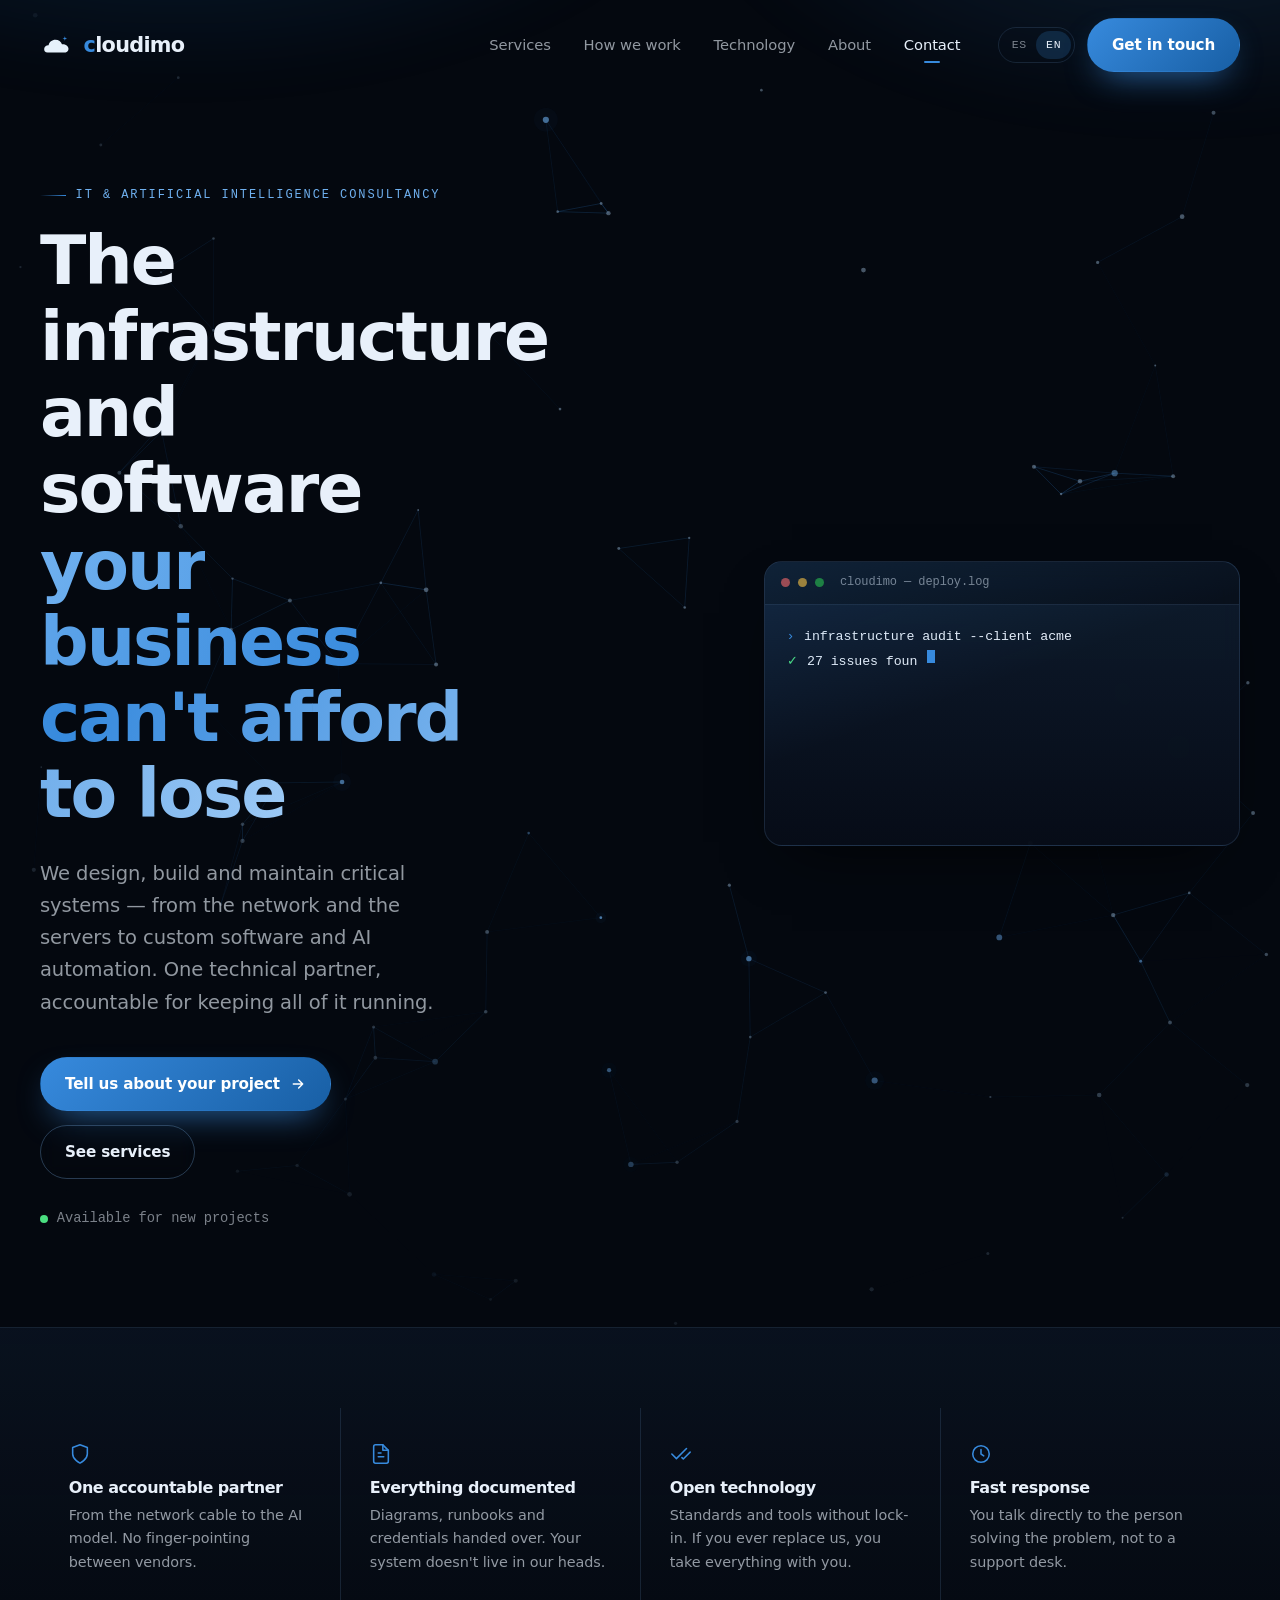
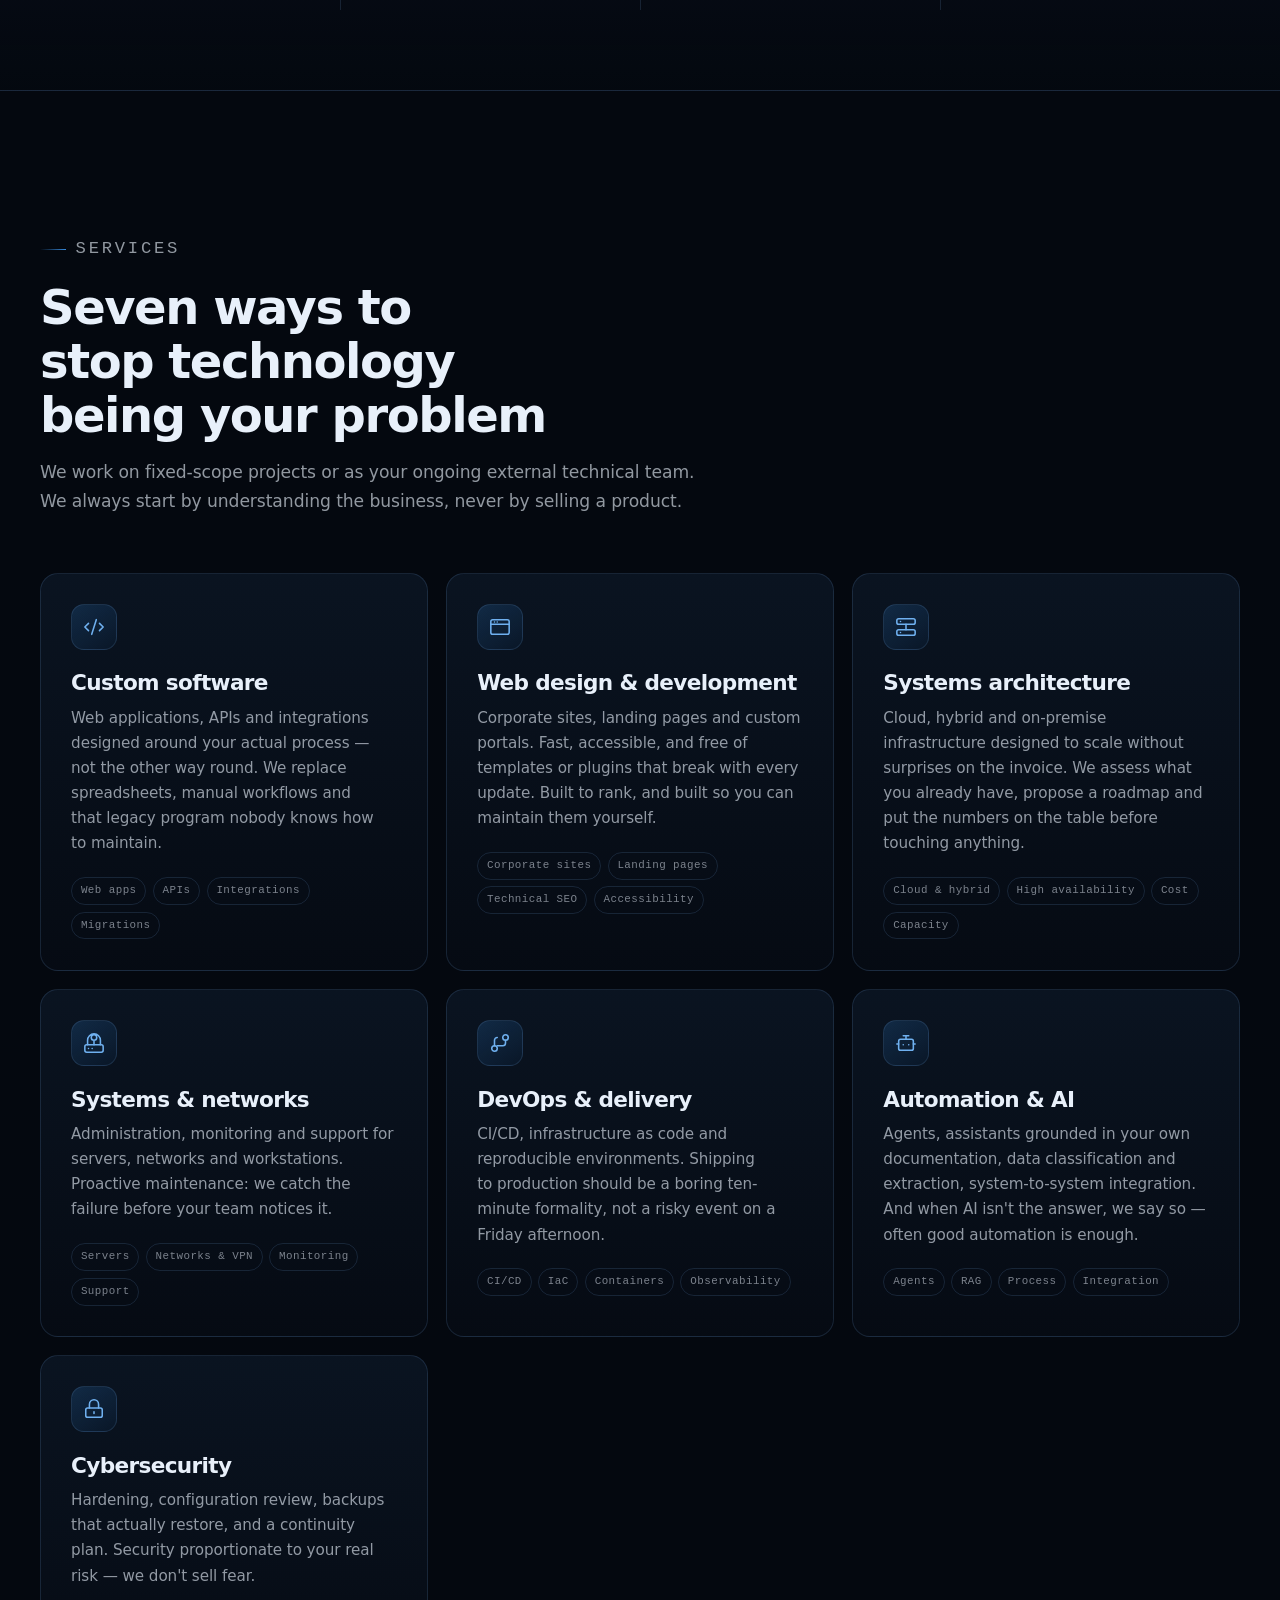
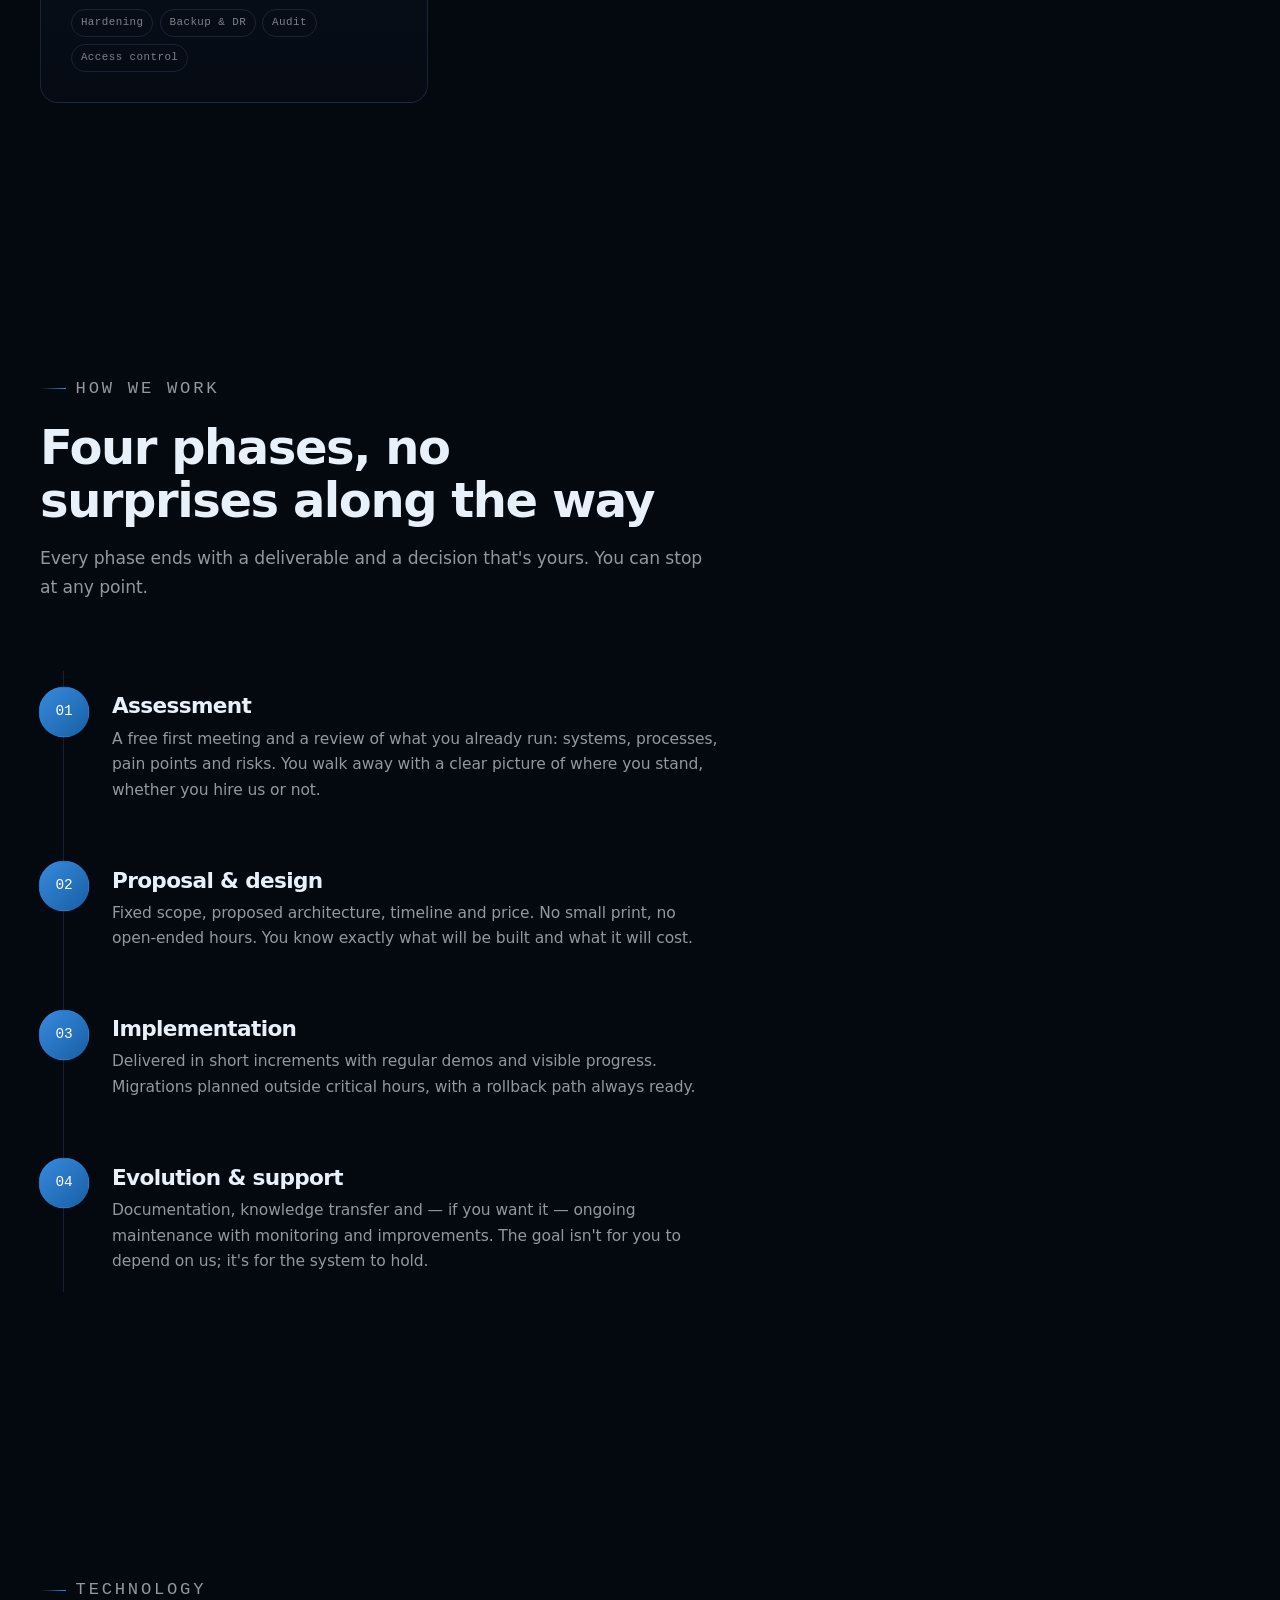
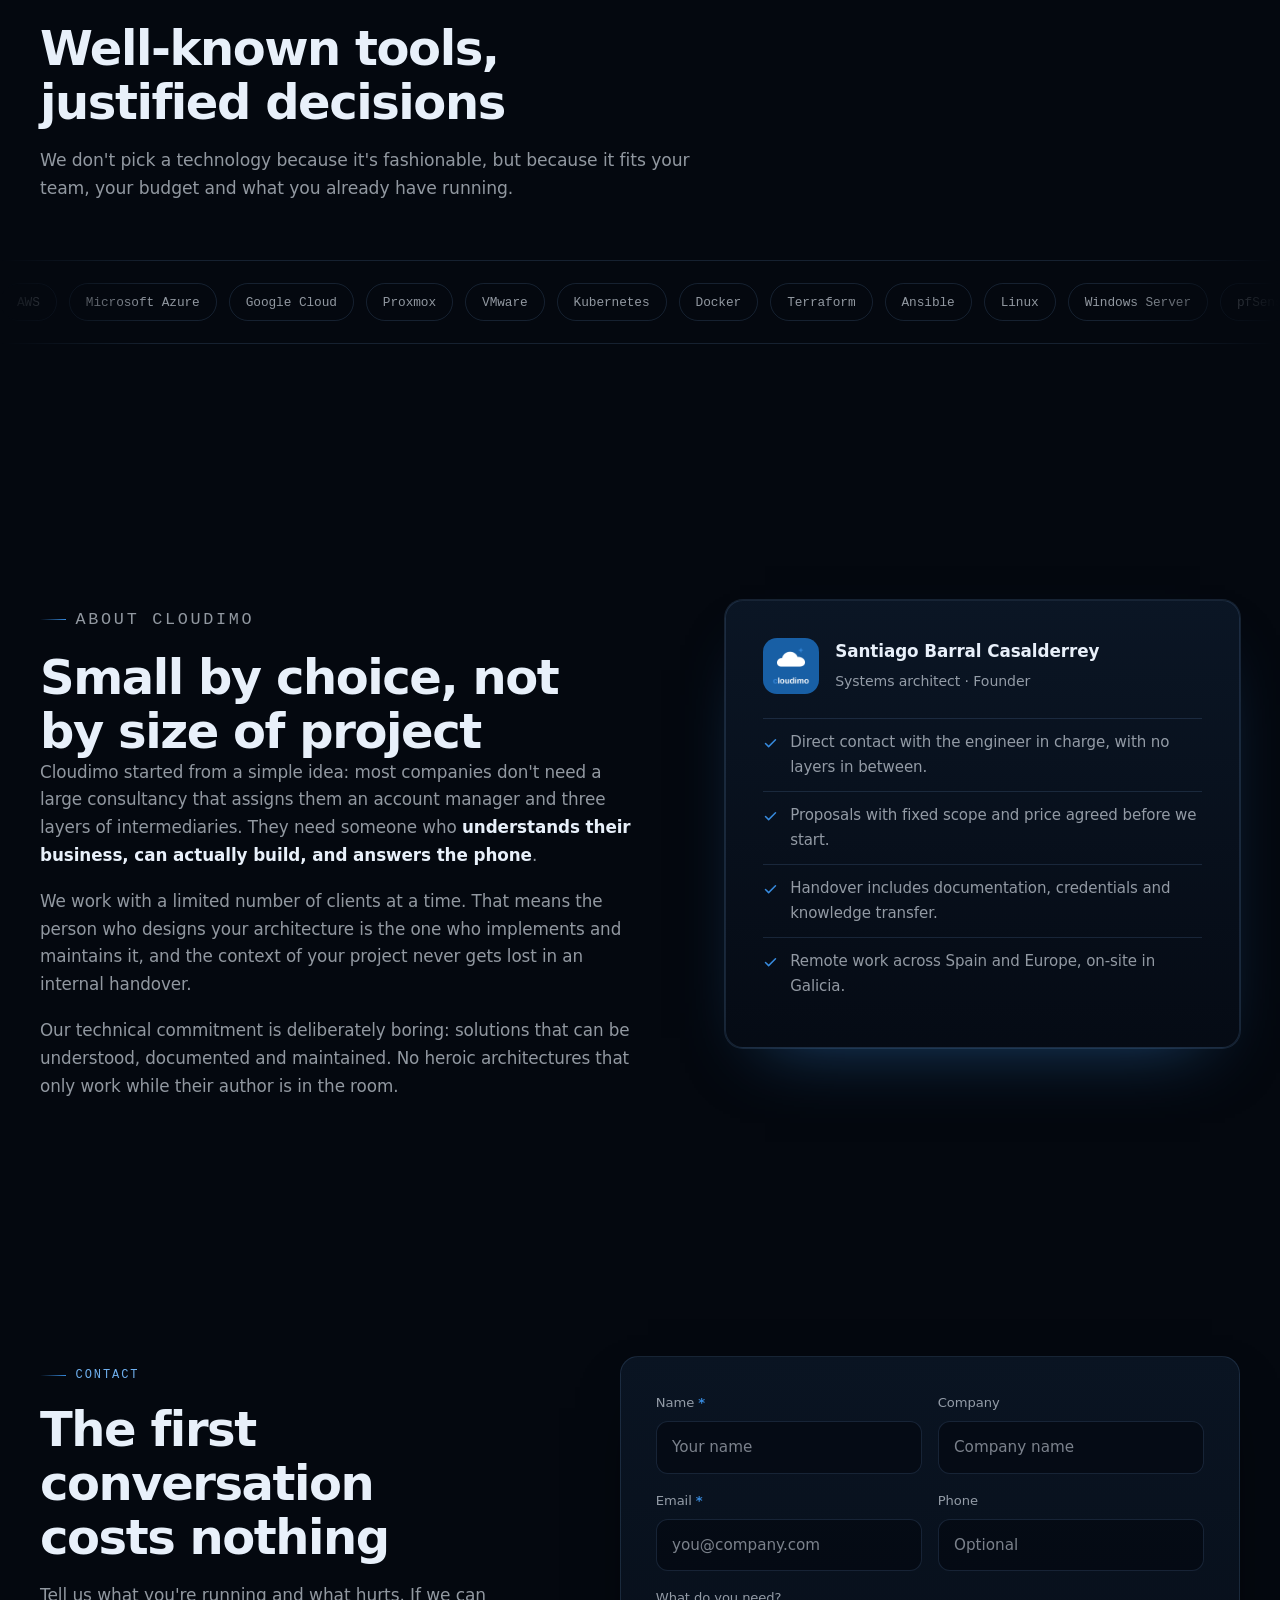
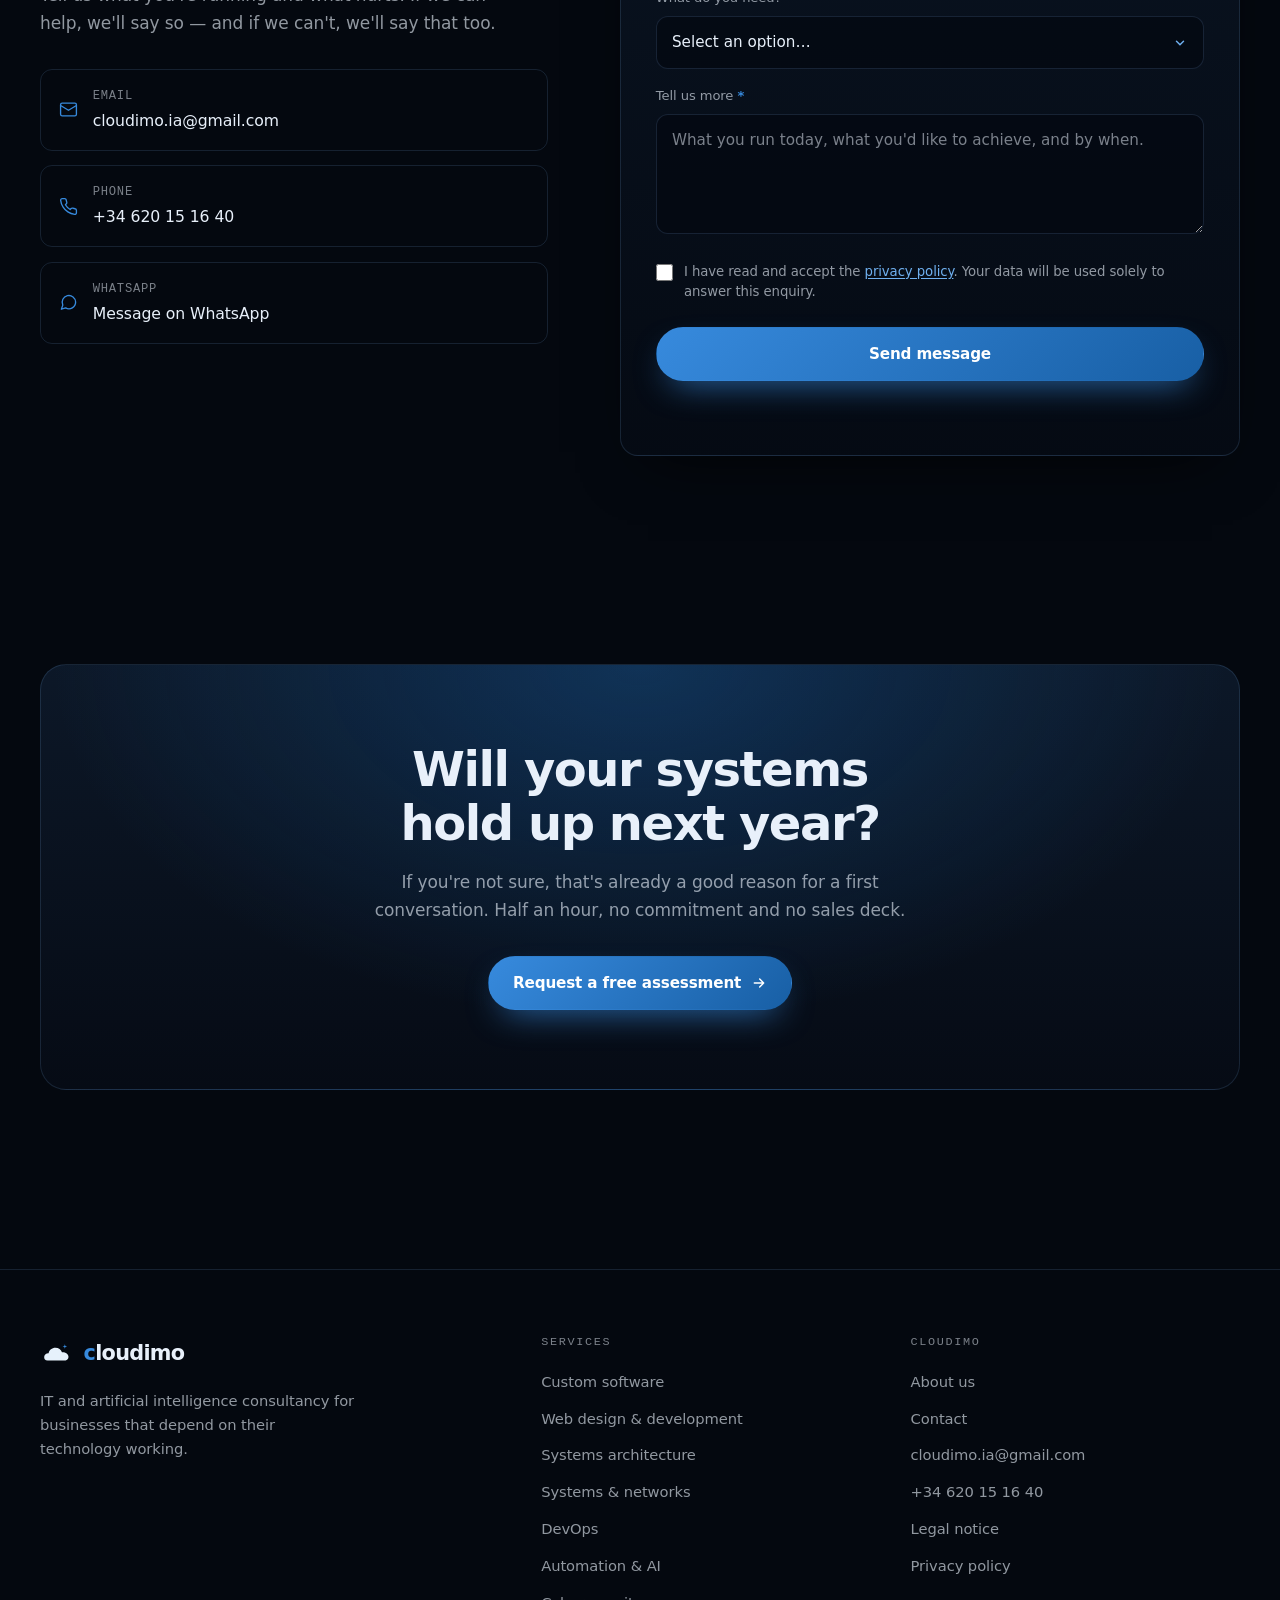
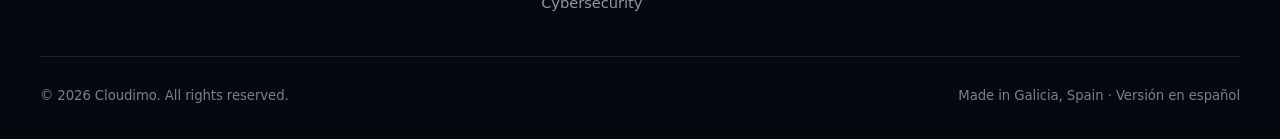
==== commit 2aa82170: "Add web design service; fix asset caching so CSS/JS updates reach visitors The _headers rule marked " ====
--- a/en/index.html
+++ b/en/index.html
@@ -4,7 +4,7 @@
 <meta charset="utf-8">
 <meta name="viewport" content="width=device-width, initial-scale=1">
 <title>Cloudimo — IT &amp; Artificial Intelligence Consultancy</title>
-<meta name="description" content="IT and AI consultancy: custom software, systems architecture, DevOps, network and systems maintenance, automation and cybersecurity. Turnkey projects for businesses.">
+<meta name="description" content="IT and AI consultancy: web design and development, custom software, systems architecture, DevOps, networks, automation and cybersecurity for businesses.">
 <meta name="author" content="Cloudimo">
 <meta name="theme-color" content="#04080F">
 <link rel="canonical" href="https://cloudimo.es/en/">
@@ -164,7 +164,7 @@
     <div class="shell">
       <div class="section-head reveal">
         <p class="eyebrow">Services</p>
-        <h2>Six ways to stop technology being your problem</h2>
+        <h2>Seven ways to stop technology being your problem</h2>
         <p>
           We work on fixed-scope projects or as your ongoing external technical team.
           We always start by understanding the business, never by selling a product.
@@ -184,6 +184,17 @@
         </article>
 
         <article class="card reveal" style="--d:70ms">
+          <div class="card__icon"><svg width="22" height="22" viewBox="0 0 24 24" fill="none" stroke="currentColor" stroke-width="1.7" stroke-linecap="round" stroke-linejoin="round" aria-hidden="true"><rect x="2" y="4" width="20" height="16" rx="2"/><path d="M2 9h20M6 6.5h.01M9 6.5h.01"/></svg></div>
+          <h3>Web design &amp; development</h3>
+          <p>
+            Corporate sites, landing pages and custom portals. Fast, accessible, and free
+            of templates or plugins that break with every update. Built to rank, and built
+            so you can maintain them yourself.
+          </p>
+          <ul class="card__tags"><li>Corporate sites</li><li>Landing pages</li><li>Technical SEO</li><li>Accessibility</li></ul>
+        </article>
+
+        <article class="card reveal" style="--d:140ms">
           <div class="card__icon"><svg width="22" height="22" viewBox="0 0 24 24" fill="none" stroke="currentColor" stroke-width="1.7" stroke-linecap="round" stroke-linejoin="round" aria-hidden="true"><rect x="2" y="3" width="20" height="6" rx="2"/><rect x="2" y="15" width="20" height="6" rx="2"/><path d="M6 6h.01M6 18h.01M12 9v6"/></svg></div>
           <h3>Systems architecture</h3>
           <p>
@@ -194,7 +205,7 @@
           <ul class="card__tags"><li>Cloud &amp; hybrid</li><li>High availability</li><li>Cost</li><li>Capacity</li></ul>
         </article>
 
-        <article class="card reveal" style="--d:140ms">
+        <article class="card reveal" style="--d:210ms">
           <div class="card__icon"><svg width="22" height="22" viewBox="0 0 24 24" fill="none" stroke="currentColor" stroke-width="1.7" stroke-linecap="round" stroke-linejoin="round" aria-hidden="true"><rect x="2" y="14" width="20" height="8" rx="2"/><path d="M6 18h.01M10 18h.01"/><path d="M12 14V9m0 0a3 3 0 1 0 0-6 3 3 0 0 0 0 6zM5 14V9a7 7 0 0 1 14 0v5"/></svg></div>
           <h3>Systems &amp; networks</h3>
           <p>
@@ -204,7 +215,7 @@
           <ul class="card__tags"><li>Servers</li><li>Networks &amp; VPN</li><li>Monitoring</li><li>Support</li></ul>
         </article>
 
-        <article class="card reveal" style="--d:210ms">
+        <article class="card reveal" style="--d:280ms">
           <div class="card__icon"><svg width="22" height="22" viewBox="0 0 24 24" fill="none" stroke="currentColor" stroke-width="1.7" stroke-linecap="round" stroke-linejoin="round" aria-hidden="true"><circle cx="18" cy="6" r="3"/><circle cx="6" cy="18" r="3"/><path d="M18 9v3a3 3 0 0 1-3 3H9M6 15V9a3 3 0 0 1 3-3"/></svg></div>
           <h3>DevOps &amp; delivery</h3>
           <p>
@@ -215,7 +226,7 @@
           <ul class="card__tags"><li>CI/CD</li><li>IaC</li><li>Containers</li><li>Observability</li></ul>
         </article>
 
-        <article class="card reveal" style="--d:280ms">
+        <article class="card reveal" style="--d:350ms">
           <div class="card__icon"><svg width="22" height="22" viewBox="0 0 24 24" fill="none" stroke="currentColor" stroke-width="1.7" stroke-linecap="round" stroke-linejoin="round" aria-hidden="true"><rect x="4" y="8" width="16" height="12" rx="2"/><path d="M12 8V4M9 4h6M9 14h.01M15 14h.01M2 13h2M20 13h2"/></svg></div>
           <h3>Automation &amp; AI</h3>
           <p>
@@ -226,7 +237,7 @@
           <ul class="card__tags"><li>Agents</li><li>RAG</li><li>Process</li><li>Integration</li></ul>
         </article>
 
-        <article class="card reveal" style="--d:350ms">
+        <article class="card reveal" style="--d:420ms">
           <div class="card__icon"><svg width="22" height="22" viewBox="0 0 24 24" fill="none" stroke="currentColor" stroke-width="1.7" stroke-linecap="round" stroke-linejoin="round" aria-hidden="true"><rect x="3" y="11" width="18" height="10" rx="2"/><path d="M7 11V7a5 5 0 0 1 10 0v4M12 15v2"/></svg></div>
           <h3>Cybersecurity</h3>
           <p>
@@ -455,6 +466,7 @@
           <select name="service">
             <option value="">Select an option…</option>
             <option>Custom software</option>
+            <option>Web design &amp; development</option>
             <option>Systems architecture</option>
             <option>Systems &amp; network maintenance</option>
             <option>DevOps &amp; delivery</option>
@@ -521,6 +533,7 @@
         <h4>Services</h4>
         <ul class="footer__links">
           <li><a href="#services">Custom software</a></li>
+          <li><a href="#services">Web design &amp; development</a></li>
           <li><a href="#services">Systems architecture</a></li>
           <li><a href="#services">Systems &amp; networks</a></li>
           <li><a href="#services">DevOps</a></li>
--- a/assets/css/styles.css
+++ b/assets/css/styles.css
@@ -29,7 +29,8 @@
 
   --text:         #E8F0FA;
   --text-muted:   rgba(232, 240, 250, 0.62);
-  --text-faint:   rgba(232, 240, 250, 0.40);
+  /* 0.52 es el mínimo que mantiene 4.5:1 (WCAG AA) sobre --ink. No bajar. */
+  --text-faint:   rgba(232, 240, 250, 0.52);
 
   --line:         rgba(120, 170, 225, 0.16);
   --line-strong:  rgba(120, 170, 225, 0.32);
